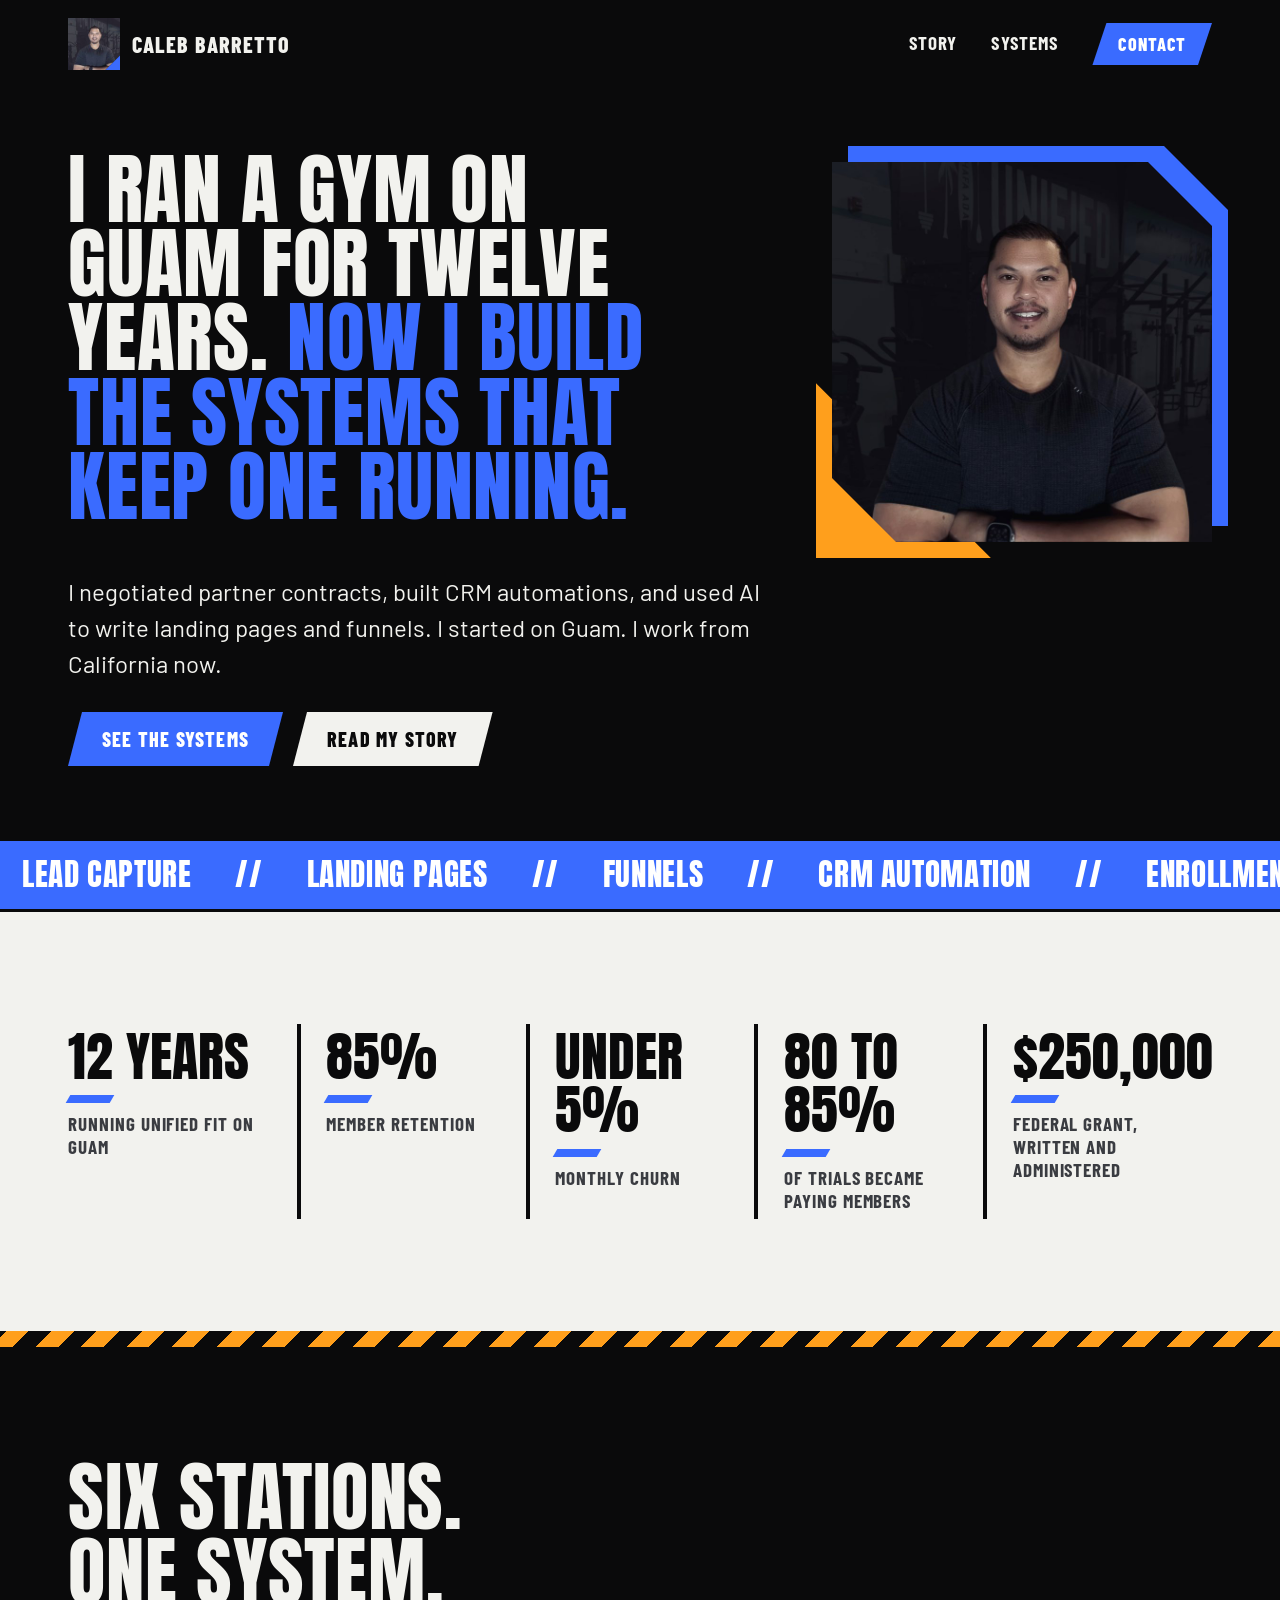
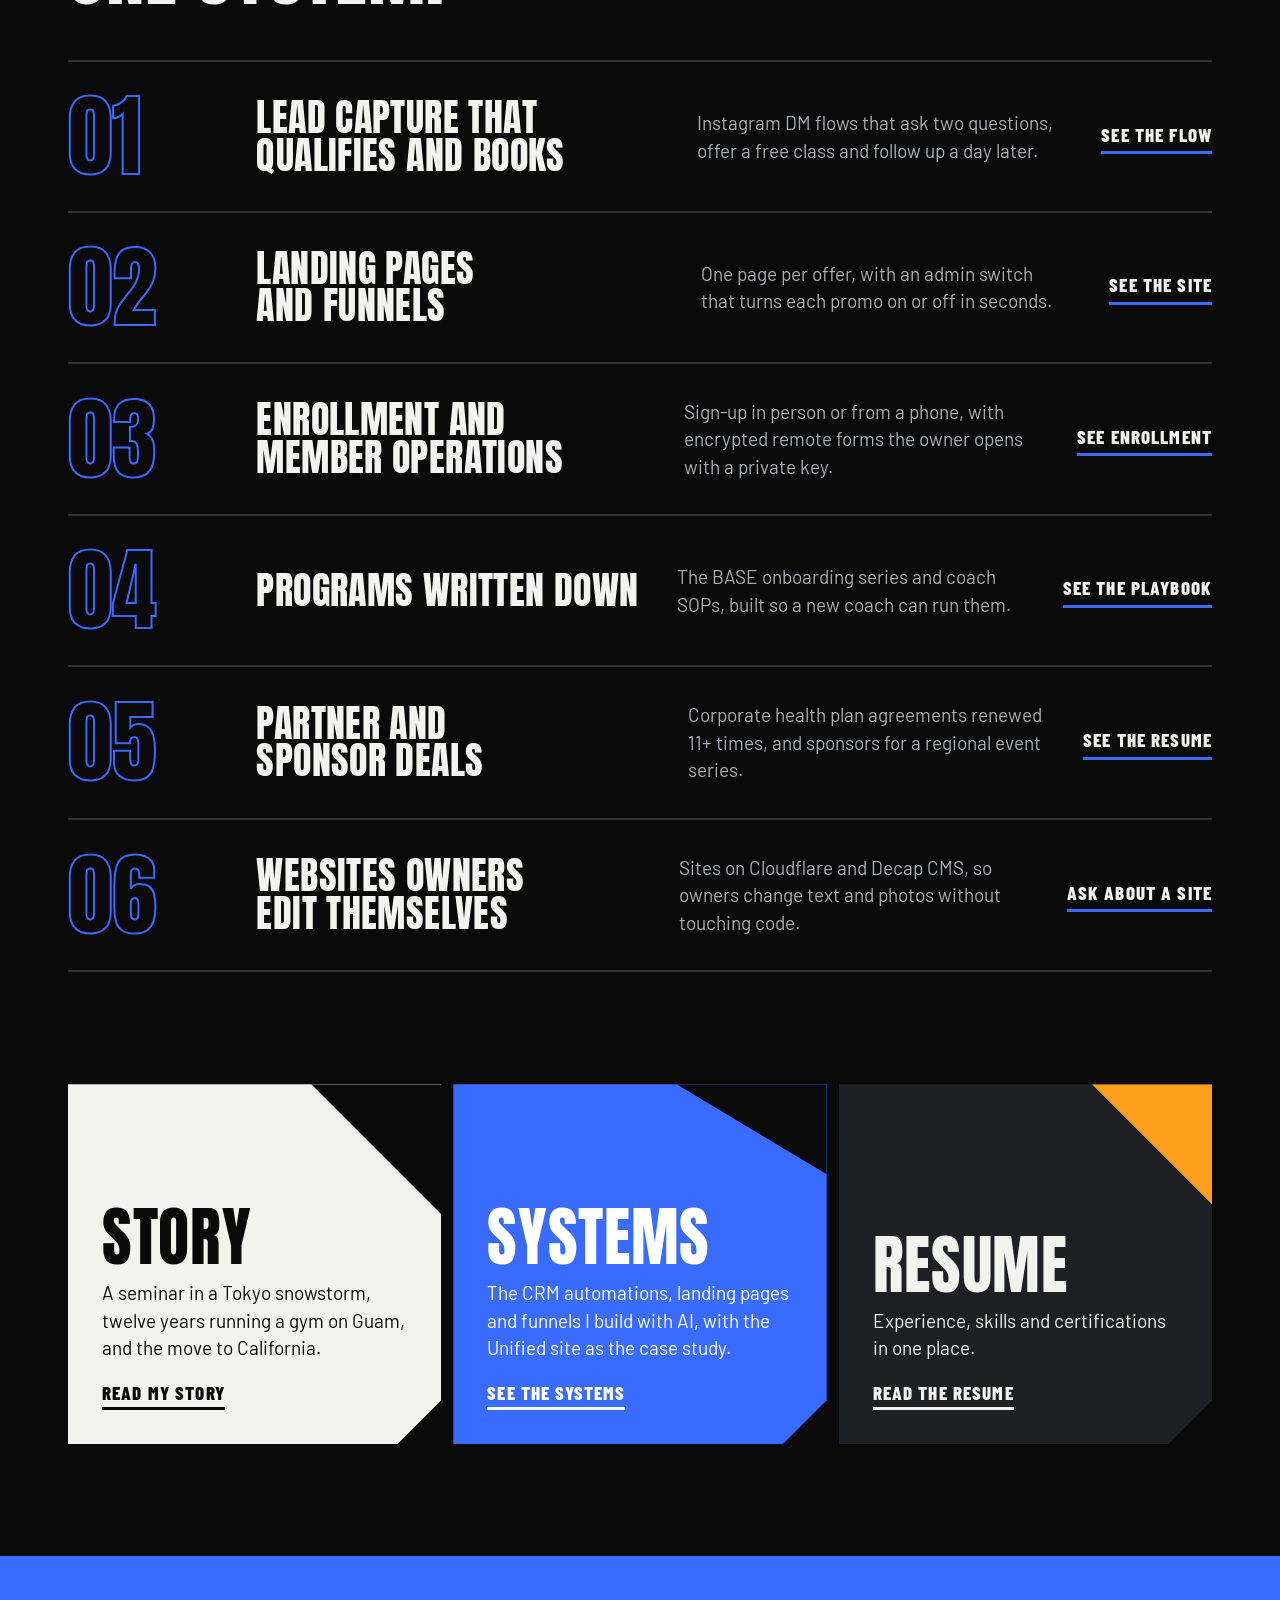
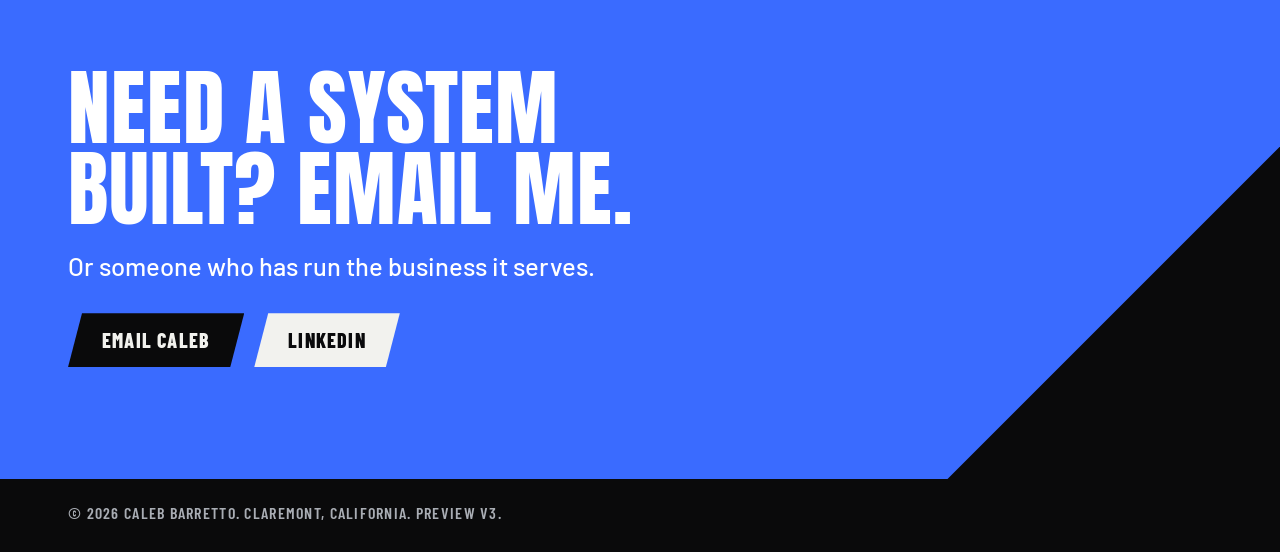
==== index.html @ 28f1e824 "Add files via upload" ====
<!DOCTYPE html>
<html lang="en">
<head>
<meta charset="utf-8">
<meta name="viewport" content="width=device-width, initial-scale=1">
<title>Caleb Barretto | CRM automation, funnels and AI-built systems</title>
<meta name="description" content="I ran a gym on Guam for twelve years. Now I build the systems that keep one running.">
<link rel="preload" href="fonts/anton-latin-400-normal.woff2" as="font" type="font/woff2" crossorigin>
<link rel="icon" href="data:image/svg+xml,%3Csvg xmlns=%27http://www.w3.org/2000/svg%27 viewBox=%270 0 36 36%27%3E%3Crect width=%2736%27 height=%2736%27 fill=%27%23F2F2EE%27/%3E%3Cpath d=%27M36 36V8L8 36Z%27 fill=%27%233A6BFF%27/%3E%3C/svg%3E">
<link rel="stylesheet" href="styles.css">
</head>
<body>

<div class="wrap">
  <header class="site">
    <a class="mark" href="index.html" aria-label="Caleb Barretto, home"><span class="mk"><img src="images/caleb-mark.jpg" width="52" height="52" alt=""></span><span>Caleb Barretto</span></a>
    <nav aria-label="Main">
      <a href="story.html">Story</a>
      <a href="systems.html">Systems</a>
      <a class="btn" href="mailto:caleb@unifiedguam.com">Contact</a>
    </nav>
  </header>

  <section class="top">
    <h1>I ran a gym on Guam for twelve years. <span class="r">Now I build the systems that keep one running.</span></h1>
    <div class="top-grid">
      <div>
        <p class="lede">I negotiated partner contracts, built CRM automations, and used AI to write landing pages and funnels. I started on Guam. I work from California now.</p>
        <div class="actions">
          <a class="btn" href="systems.html">See the systems</a>
          <a class="btn alt" href="story.html">Read my story</a>
        </div>
      </div>
    </div>
    <figure class="portrait hero-portrait"><img src="images/caleb.jpg" width="800" height="800" alt="Caleb Barretto at Unified Fit, arms crossed, in front of the gym's wall sign" fetchpriority="high" decoding="async"></figure>
  </section>
</div>

<div class="ticker" aria-hidden="true"><div>
  <span>Lead capture</span><span>//</span><span>Landing pages</span><span>//</span><span>Funnels</span><span>//</span><span>CRM automation</span><span>//</span><span>Enrollment</span><span>//</span><span>Partner deals</span><span>//</span><span>Playbooks</span><span>//</span>
  <span>Lead capture</span><span>//</span><span>Landing pages</span><span>//</span><span>Funnels</span><span>//</span><span>CRM automation</span><span>//</span><span>Enrollment</span><span>//</span><span>Partner deals</span><span>//</span><span>Playbooks</span><span>//</span>
</div></div>

<section class="light sec" aria-label="Results at Unified Fit">
  <div class="wrap">
    <div class="score">
      <div><b>12 years</b><span>running Unified Fit on Guam</span></div>
      <div><b>85%</b><span>member retention</span></div>
      <div><b>Under 5%</b><span>monthly churn</span></div>
      <div><b>80 to 85%</b><span>of trials became paying members</span></div>
      <div><b>$250,000</b><span>federal grant, written and administered</span></div>
    </div>
  </div>
</section>

<div class="hazard" aria-hidden="true"></div>

<section class="sec" id="build">
  <div class="wrap">
    <h2 class="sec-h">Six stations. One system.</h2>
    <ol class="stations">
      <li class="station"><span class="no">01</span><h3>Lead capture that qualifies and books</h3><p>Instagram DM flows that ask two questions, offer a free class and follow up a day later.</p><a href="systems.html#capture">See the flow</a></li>
      <li class="station"><span class="no">02</span><h3>Landing pages and funnels</h3><p>One page per offer, with an admin switch that turns each promo on or off in seconds.</p><a href="systems.html#site">See the site</a></li>
      <li class="station"><span class="no">03</span><h3>Enrollment and member operations</h3><p>Sign-up in person or from a phone, with encrypted remote forms the owner opens with a private key.</p><a href="systems.html#enroll">See enrollment</a></li>
      <li class="station"><span class="no">04</span><h3>Programs written down</h3><p>The BASE onboarding series and coach SOPs, built so a new coach can run them.</p><a href="systems.html#coaching">See the playbook</a></li>
      <li class="station"><span class="no">05</span><h3>Partner and sponsor deals</h3><p>Corporate health plan agreements renewed 11+ times, and sponsors for a regional event series.</p><a href="story.html#resume">See the resume</a></li>
      <li class="station"><span class="no">06</span><h3>Websites owners edit themselves</h3><p>Sites on Cloudflare and Decap CMS, so owners change text and photos without touching code.</p><a href="mailto:caleb@unifiedguam.com">Ask about a site</a></li>
    </ol>
  </div>
</section>

<section class="wrap" style="padding-bottom:clamp(56px,9vw,112px)" aria-label="Go deeper">
  <div class="tiles">
    <a class="tile t1" href="story.html"><i aria-hidden="true"></i><h3>Story</h3><p>A seminar in a Tokyo snowstorm, twelve years running a gym on Guam, and the move to California.</p><span class="go">Read my story</span></a>
    <a class="tile t2" href="systems.html"><i aria-hidden="true"></i><h3>Systems</h3><p>The CRM automations, landing pages and funnels I build with AI, with the Unified site as the case study.</p><span class="go">See the systems</span></a>
    <a class="tile t3" href="story.html#resume"><i aria-hidden="true"></i><h3>Resume</h3><p>Experience, skills and certifications in one place.</p><span class="go">Read the resume</span></a>
  </div>
</section>

<section class="contact">
  <span class="q" aria-hidden="true"></span>
  <div class="wrap">
    <div class="contact-copy">
    <h2>Need a system built? Email me.</h2>
    <p class="sub">Or someone who has run the business it serves.</p>
    <div class="actions">
      <a class="btn" href="mailto:caleb@unifiedguam.com">Email Caleb</a>
      <a class="btn alt" href="https://www.linkedin.com/in/caleb-barretto" target="_blank" rel="noopener">LinkedIn</a>
    </div>
    </div>
  </div>
</section>

<footer><div class="wrap">© 2026 Caleb Barretto. Claremont, California. Preview v3.</div></footer>

</body>
</html>
---- styles.css ----
/* Caleb Barretto portfolio: race-day palette. Black, chalk, cobalt, one safety-orange stripe. */
@font-face{font-family:'Anton';src:url('fonts/anton-latin-400-normal.woff2') format('woff2');font-weight:400;font-style:normal;font-display:swap;}
@font-face{font-family:'Barlow Condensed';src:url('fonts/barlow-condensed-latin-600-normal.woff2') format('woff2');font-weight:600;font-style:normal;font-display:swap;}
@font-face{font-family:'Barlow Condensed';src:url('fonts/barlow-condensed-latin-700-normal.woff2') format('woff2');font-weight:700;font-style:normal;font-display:swap;}
@font-face{font-family:'Barlow Condensed';src:url('fonts/barlow-condensed-latin-800-normal.woff2') format('woff2');font-weight:800;font-style:normal;font-display:swap;}
@font-face{font-family:'Barlow';src:url('fonts/barlow-latin-400-normal.woff2') format('woff2');font-weight:400;font-style:normal;font-display:swap;}
@font-face{font-family:'Barlow';src:url('fonts/barlow-latin-400-italic.woff2') format('woff2');font-weight:400;font-style:italic;font-display:swap;}
@font-face{font-family:'Barlow';src:url('fonts/barlow-latin-500-normal.woff2') format('woff2');font-weight:500;font-style:normal;font-display:swap;}
@font-face{font-family:'Barlow';src:url('fonts/barlow-latin-600-normal.woff2') format('woff2');font-weight:600;font-style:normal;font-display:swap;}

:root{
  --black:#0A0A0B;
  --coal:#131416;
  --iron:#1E2024;
  --chalk:#F2F2EE;
  --hot:#3A6BFF;
  --on-hot:#FFFFFF;
  --spark:#FF9F1C;
  --grey:#A9ADB4;
  --dim:#6B6F77;
  --line:rgba(242,242,238,.18);
  --disp:'Anton','Impact','Arial Narrow',sans-serif;
  --cond:'Barlow Condensed','Arial Narrow',sans-serif;
  --body:'Barlow',system-ui,sans-serif;
}
*{box-sizing:border-box;}
html{scroll-behavior:smooth;}
body{margin:0;background:var(--black);color:var(--chalk);font-family:var(--body);font-size:19px;line-height:1.55;-webkit-font-smoothing:antialiased;}
a{color:inherit;}
:focus-visible{outline:3px solid var(--spark);outline-offset:3px;}
h1,h2,h3{font-family:var(--disp);font-weight:400;text-transform:uppercase;letter-spacing:.01em;margin:0;line-height:.98;text-wrap:balance;}
.wrap{max-width:1240px;margin:0 auto;padding-left:clamp(18px,4vw,48px);padding-right:clamp(18px,4vw,48px);}

/* header */
.site{display:flex;justify-content:space-between;align-items:center;gap:16px;flex-wrap:wrap;padding-top:18px;padding-bottom:18px;}
.mark{display:flex;align-items:center;gap:12px;text-decoration:none;font-family:var(--cond);font-weight:800;font-size:22px;text-transform:uppercase;letter-spacing:.05em;}
.site nav{display:flex;align-items:center;gap:clamp(16px,3vw,34px);font-family:var(--cond);font-weight:700;font-size:19px;text-transform:uppercase;letter-spacing:.06em;}
.site nav a{text-decoration:none;padding:4px 0;border-bottom:3px solid transparent;}
.site nav a:hover,.site nav a[aria-current="page"]{border-color:var(--hot);}

/* buttons: leaning parallelograms */
.btn{display:inline-block;font-family:var(--cond);font-weight:800;font-size:20px;line-height:1;text-transform:uppercase;letter-spacing:.06em;text-decoration:none;padding:17px 34px;background:var(--hot);color:var(--on-hot);border:0;clip-path:polygon(14px 0,100% 0,calc(100% - 14px) 100%,0 100%);}
.btn:hover{background:var(--chalk);color:var(--black);}
.btn.alt{background:var(--chalk);color:var(--black);}
.btn.alt:hover{background:var(--spark);}
.btn.ink{background:var(--black);color:var(--chalk);}
.btn.ink:hover{background:var(--chalk);color:var(--black);}
.site nav a.btn{padding:12px 26px;font-size:18px;border-bottom:0;}
.site nav a.btn:hover{background:var(--chalk);color:var(--black);}
.actions{display:flex;gap:10px;flex-wrap:wrap;margin-top:30px;}
.links{display:flex;gap:10px;flex-wrap:wrap;margin-top:22px;}
.links .btn{font-size:17px;padding:13px 26px;}

/* hazard stripe */
.hazard{height:16px;background:repeating-linear-gradient(-45deg,var(--spark) 0 16px,var(--black) 16px 32px);}

/* ticker */
.ticker{background:var(--hot);color:var(--on-hot);overflow:hidden;white-space:nowrap;border-block:3px solid var(--black);}
.ticker div{display:inline-block;padding:10px 0;font-family:var(--disp);font-size:clamp(22px,2.4vw,32px);text-transform:uppercase;letter-spacing:.02em;animation:tick 34s linear infinite;}
.ticker span{display:inline-block;margin:0 22px;}
@keyframes tick{from{transform:translateX(0);}to{transform:translateX(-50%);}}

/* home hero */
.top{padding-top:clamp(28px,5vw,64px);padding-bottom:clamp(36px,6vw,72px);}
.top h1{font-size:clamp(44px,7.2vw,104px);line-height:.95;max-width:17ch;}
.top h1 .r{color:var(--hot);}
.top-grid{display:grid;grid-template-columns:minmax(0,1fr) minmax(0,1fr);gap:clamp(24px,5vw,72px);align-items:end;margin-top:clamp(28px,4vw,52px);}
.lede{margin:0;max-width:30em;font-size:clamp(20px,1.9vw,24px);line-height:1.5;color:var(--chalk);}
.hero-art,.art{display:block;width:100%;height:auto;}
.hero-art text,.art text{font-family:var(--cond);}

/* light sections */
.light{background:var(--chalk);color:var(--black);}
.red{background:var(--hot);color:var(--on-hot);}
.sec{padding-top:clamp(56px,9vw,112px);padding-bottom:clamp(56px,9vw,112px);}
h2.sec-h{font-size:clamp(40px,6vw,84px);margin-bottom:clamp(28px,4vw,52px);max-width:16ch;}

/* scoreboard */
.score{display:grid;grid-template-columns:repeat(5,minmax(0,1fr));gap:0;}
.score div{padding:6px clamp(10px,2vw,28px) 6px clamp(10px,2vw,28px);border-left:4px solid var(--black);}
.score div:first-child{border-left:0;padding-left:0;}
.score b{display:block;font-family:var(--disp);font-weight:400;font-size:clamp(34px,4.2vw,60px);line-height:1;text-transform:uppercase;}
.score b::after{content:"";display:block;width:44px;height:8px;margin:12px 0 10px;background:var(--hot);transform:skewX(-30deg);}
.score span{display:block;font-family:var(--cond);font-weight:700;font-size:19px;line-height:1.2;text-transform:uppercase;letter-spacing:.05em;color:#3A3C41;}

/* stations */
.stations{list-style:none;margin:0;padding:0;}
.station{display:grid;grid-template-columns:minmax(90px,150px) minmax(0,1.1fr) minmax(0,1fr) auto;gap:clamp(14px,3vw,40px);align-items:center;padding:clamp(22px,3vw,34px) 0;border-top:2px solid var(--line);}
.station:last-child{border-bottom:2px solid var(--line);}
.station:hover{background:var(--coal);}
.station .no{font-family:var(--disp);font-size:clamp(56px,7vw,100px);line-height:.9;color:transparent;-webkit-text-stroke:2px var(--hot);}
.station h3{font-size:clamp(26px,3vw,42px);}
.station p{margin:0;color:var(--grey);font-size:19px;line-height:1.45;}
.station a{font-family:var(--cond);font-weight:800;font-size:19px;text-transform:uppercase;letter-spacing:.06em;text-decoration:none;border-bottom:3px solid var(--hot);padding-bottom:2px;white-space:nowrap;}
.station a:hover{background:var(--hot);color:var(--on-hot);}

/* go-deeper tiles */
.tiles{display:grid;grid-template-columns:repeat(3,minmax(0,1fr));gap:12px;}
.tile{position:relative;display:flex;flex-direction:column;justify-content:flex-end;min-height:360px;padding:clamp(22px,3vw,34px);text-decoration:none;clip-path:polygon(0 0,100% 0,100% calc(100% - 44px),calc(100% - 44px) 100%,0 100%);}
.tile h3{font-size:clamp(44px,5vw,72px);margin-bottom:10px;}
.tile p{margin:0 0 16px;font-size:19px;line-height:1.45;max-width:24em;}
.tile .go{font-family:var(--cond);font-weight:800;font-size:19px;text-transform:uppercase;letter-spacing:.06em;border-bottom:3px solid currentColor;width:fit-content;}
.tile:hover{filter:brightness(1.08);}
.tile.t1{background:var(--chalk);color:var(--black);}
.tile.t2{background:var(--hot);color:var(--on-hot);}
.tile.t3{background:var(--iron);color:var(--chalk);}
.tile i{position:absolute;top:0;right:0;display:block;}
.tile.t1 i{width:130px;height:130px;background:var(--black);clip-path:polygon(0 0,100% 0,100% 100%);}
.tile.t2 i{width:150px;height:90px;background:var(--black);clip-path:polygon(0 0,100% 0,100% 100%);}
.tile.t3 i{width:120px;height:120px;background:var(--spark);clip-path:polygon(0 0,100% 0,100% 100%);}

/* contact band */
.contact{position:relative;overflow:hidden;background:var(--hot);color:var(--on-hot);}
.contact .wrap{position:relative;z-index:1;padding-top:clamp(56px,9vw,112px);padding-bottom:clamp(56px,9vw,112px);}
.contact h2{font-size:clamp(40px,6.6vw,96px);max-width:15ch;margin-bottom:20px;line-height:.95;}
.contact p.sub{margin:0 0 6px;max-width:26em;font-size:clamp(20px,2vw,26px);font-weight:500;line-height:1.35;}
.contact .q{position:absolute;right:0;bottom:0;width:clamp(140px,26vw,360px);height:clamp(140px,26vw,360px);background:var(--black);clip-path:polygon(100% 0,100% 100%,0 100%);}
.contact .btn{background:var(--black);color:var(--chalk);}
.contact .btn:hover{background:var(--chalk);color:var(--black);}
.contact .btn.alt,.contact .btn.ghost{background:var(--chalk);color:var(--black);}
.contact .btn.alt:hover,.contact .btn.ghost:hover{background:var(--spark);}
footer{background:var(--black);color:var(--grey);padding-top:22px;padding-bottom:26px;font-family:var(--cond);font-weight:600;font-size:16px;text-transform:uppercase;letter-spacing:.08em;}

/* story + systems hero */
.hero{display:grid;grid-template-columns:minmax(0,1.15fr) minmax(0,1fr);gap:clamp(24px,5vw,72px);align-items:center;padding-top:clamp(28px,5vw,64px);padding-bottom:clamp(40px,7vw,88px);}
.hero h1{font-size:clamp(46px,6.8vw,100px);line-height:.94;}
.hero .lede{margin-top:24px;color:var(--grey);}
.legend{display:flex;gap:22px;flex-wrap:wrap;margin:26px 0 0;padding:0;list-style:none;font-family:var(--cond);font-weight:700;font-size:19px;text-transform:uppercase;letter-spacing:.06em;}
.legend li{display:flex;align-items:center;gap:9px;}
.legend i{display:block;width:14px;height:14px;transform:rotate(45deg);}
.legend-note{margin:10px 0 0;font-size:17px;color:var(--grey);}

/* kpi scorecard */
.sc{list-style:none;margin:0;padding:0;}
.sc li{display:grid;grid-template-columns:minmax(0,.9fr) minmax(0,1fr) minmax(0,1.7fr);gap:clamp(16px,3vw,44px);padding:22px 0;border-top:4px solid var(--black);align-items:start;}
.sc li:last-child{border-bottom:4px solid var(--black);}
.sc h3{font-size:clamp(26px,2.8vw,38px);}
.sc h3 small{display:block;margin-top:8px;font-family:var(--cond);font-weight:700;font-size:16px;line-height:1.25;text-transform:uppercase;letter-spacing:.05em;color:#4A4C52;}
.sc .num{font-family:var(--disp);font-size:clamp(28px,3vw,44px);line-height:1;text-transform:uppercase;}
.sc .num::after{content:"";display:block;width:44px;height:8px;margin-top:10px;background:var(--hot);transform:skewX(-30deg);}
.sc p{margin:0;font-size:19px;line-height:1.5;color:#2B2D31;max-width:36em;}
.sc-head{max-width:32em;margin:0 0 clamp(24px,4vw,40px);font-size:clamp(20px,1.9vw,24px);line-height:1.45;color:#2B2D31;}
.kpis{display:flex;gap:8px;flex-wrap:wrap;margin-top:16px;}
.kpis span{font-family:var(--cond);font-weight:800;font-size:17px;text-transform:uppercase;letter-spacing:.05em;background:var(--hot);color:var(--on-hot);padding:6px 16px;clip-path:polygon(8px 0,100% 0,calc(100% - 8px) 100%,0 100%);}

/* timeline */
.timeline{list-style:none;margin:0;padding:0;}
.ch{--c:var(--chalk);display:grid;grid-template-columns:170px 28px minmax(0,1fr);column-gap:28px;}
.ch.guam{--c:var(--chalk);}
.ch.tokyo{--c:var(--spark);}
.ch.cal{--c:var(--hot);}
.when{font-family:var(--cond);font-weight:800;font-size:24px;line-height:1.15;text-transform:uppercase;letter-spacing:.04em;padding-top:4px;color:var(--c);}
.rail{position:relative;}
.rail::before{content:"";position:absolute;left:50%;top:0;bottom:0;width:2px;margin-left:-1px;background:var(--line);}
.ch:first-child .rail::before{top:24px;}
.ch:last-child .rail::before{bottom:auto;height:24px;}
.dot{position:relative;z-index:1;display:block;width:16px;height:16px;background:var(--c);margin:10px auto 0;transform:rotate(45deg);box-shadow:0 0 0 6px var(--black);}
.what{padding-bottom:clamp(36px,5vw,60px);}
.what h2{font-size:clamp(30px,3.6vw,48px);margin-bottom:14px;}
.what p{margin:0 0 14px;max-width:34em;color:#D9D9D4;}
.what p:last-child{margin-bottom:0;}

/* closing band */
.close{position:relative;overflow:hidden;background:var(--hot);color:var(--on-hot);margin-top:clamp(24px,4vw,48px);}
.close .wrap{position:relative;z-index:1;padding-top:clamp(56px,9vw,112px);padding-bottom:clamp(56px,9vw,112px);}
.close p{margin:0;font-family:var(--disp);font-size:clamp(30px,4.6vw,64px);line-height:1.02;text-transform:uppercase;max-width:20em;}
.close .q{position:absolute;right:0;bottom:0;width:clamp(120px,22vw,300px);height:clamp(120px,22vw,300px);background:var(--black);clip-path:polygon(100% 0,100% 100%,0 100%);}
.close .d{position:absolute;right:clamp(90px,17vw,230px);top:0;width:clamp(40px,7vw,90px);height:clamp(40px,7vw,90px);background:var(--spark);clip-path:polygon(0 0,100% 0,0 100%);}

/* resume */
.resume{background:var(--chalk);color:var(--black);}
.resume .wrap{padding-top:clamp(56px,9vw,112px);padding-bottom:clamp(56px,9vw,112px);}
.resume h2.sec-h{font-size:clamp(52px,8vw,112px);margin-bottom:clamp(28px,5vw,56px);}
.res-grid{display:grid;grid-template-columns:minmax(0,1.6fr) minmax(0,1fr);gap:clamp(32px,6vw,88px);}
.job{margin-bottom:40px;padding-top:16px;border-top:4px solid var(--black);}
.job h3{font-size:clamp(24px,2.6vw,32px);line-height:1.02;}
.job .meta{margin:8px 0 14px;font-family:var(--cond);font-weight:700;font-size:18px;text-transform:uppercase;letter-spacing:.06em;color:#4A4C52;}
.res-grid ul{list-style:none;margin:0;padding:0;display:grid;gap:10px;}
.res-grid li{position:relative;padding-left:24px;font-size:18px;line-height:1.5;}
.res-grid li::before{content:"";position:absolute;left:0;top:.5em;width:10px;height:10px;background:var(--hot);clip-path:polygon(0 0,100% 0,0 100%);}
.side section{margin-bottom:36px;padding-top:16px;border-top:4px solid var(--black);}
.side h3{font-size:26px;margin-bottom:12px;}

/* systems */
.block{border-top:2px solid var(--line);padding-top:clamp(32px,5vw,56px);padding-bottom:clamp(52px,8vw,96px);display:grid;grid-template-columns:minmax(0,1fr) minmax(0,1.2fr);gap:clamp(24px,5vw,72px);}
.block h2{font-size:clamp(38px,4.8vw,66px);margin-bottom:18px;}
.block p{margin:0 0 14px;max-width:30em;color:#D9D9D4;}
.block .tag{font-family:var(--cond);font-weight:800;font-size:19px;text-transform:uppercase;letter-spacing:.08em;color:var(--hot);margin:0 0 12px;}
.flow{list-style:none;margin:0;padding:0;display:grid;}
.flow li{position:relative;display:grid;grid-template-columns:54px minmax(0,1fr);column-gap:20px;padding-bottom:26px;}
.flow li:last-child{padding-bottom:0;}
.flow li::before{content:"";position:absolute;left:26px;top:54px;bottom:0;width:2px;background:var(--line);}
.flow li:last-child::before{display:none;}
.flow .n{display:block;width:54px;height:54px;background:var(--hot);color:var(--on-hot);font-family:var(--disp);font-size:28px;line-height:54px;text-align:center;clip-path:polygon(9px 0,100% 0,calc(100% - 9px) 100%,0 100%);}
.flow li:last-child .n{background:var(--chalk);color:var(--black);}
.flow h3{font-family:var(--cond);font-weight:800;font-size:25px;letter-spacing:.03em;line-height:1.1;margin:4px 0 4px;}
.flow p{margin:0;font-size:19px;line-height:1.5;color:#D9D9D4;max-width:34em;}
.chips{display:flex;gap:8px;flex-wrap:wrap;margin-top:12px;}
.chips span{font-family:var(--cond);font-weight:700;font-size:16px;text-transform:uppercase;letter-spacing:.05em;padding:6px 12px;border:2px solid var(--chalk);}
.mock{background:var(--coal);border:2px solid var(--line);padding:clamp(18px,3vw,28px);font-family:var(--cond);}
.mock h3{font-size:19px;font-weight:700;font-family:var(--cond);letter-spacing:.08em;margin:0 0 14px;color:var(--spark);line-height:1.1;}
.mock .cap{font-family:var(--body);font-size:14px;color:var(--grey);margin:16px 0 0;}
.sw{display:flex;justify-content:space-between;align-items:center;gap:16px;padding:14px 16px;background:var(--iron);margin-bottom:8px;}
.sw b{display:block;font-size:22px;font-weight:800;text-transform:uppercase;letter-spacing:.03em;line-height:1.1;}
.sw small{font-family:var(--body);font-size:14px;color:var(--grey);}
.tog{flex:none;width:56px;height:28px;background:#383B41;position:relative;clip-path:polygon(6px 0,100% 0,calc(100% - 6px) 100%,0 100%);}
.tog::after{content:"";position:absolute;top:4px;left:6px;width:20px;height:20px;background:var(--chalk);}
.tog.on{background:var(--hot);}
.tog.on::after{left:30px;background:var(--chalk);}
.tabs{display:grid;grid-template-columns:repeat(3,minmax(0,1fr));gap:8px;}
.tabs div{padding:12px;background:var(--iron);font-size:16px;line-height:1.25;font-weight:600;text-transform:uppercase;letter-spacing:.03em;}
.tabs div b{display:block;font-size:20px;font-weight:800;}
.tabs div.on{background:var(--chalk);color:var(--black);}
.pagebar{display:flex;justify-content:space-between;align-items:center;margin:14px 0;font-size:16px;font-weight:700;text-transform:uppercase;letter-spacing:.05em;}
.pagebar span:first-child,.pagebar span:last-child{padding:8px 14px;border:2px solid #383B41;color:var(--grey);}
.pagebar span:last-child{border-color:var(--hot);color:var(--chalk);}
.sheet{background:var(--chalk);padding:22px;}
.sheet i{display:block;height:10px;background:#CFCFC9;margin-bottom:10px;}
.sheet i.t{height:24px;width:60%;background:var(--black);margin-bottom:16px;}
.sheet i.a{width:30%;background:var(--hot);height:8px;}
.types{display:grid;grid-template-columns:repeat(2,minmax(0,1fr));gap:8px;}
.types div{padding:14px;background:var(--iron);font-weight:800;font-size:21px;text-transform:uppercase;letter-spacing:.03em;line-height:1.1;}
.types div small{display:block;font-family:var(--body);font-weight:400;font-size:14px;text-transform:none;letter-spacing:0;color:var(--grey);margin-top:4px;}
.tools{display:grid;grid-template-columns:repeat(2,minmax(0,1fr));gap:18px;}
.tools div{border-top:3px solid var(--hot);padding-top:12px;}
.tools h3{font-family:var(--cond);font-weight:800;font-size:22px;letter-spacing:.03em;line-height:1.1;margin-bottom:4px;}
.tools p{margin:0;font-size:17px;line-height:1.45;color:#D9D9D4;}
.ai{background:var(--chalk);color:var(--black);}
.ai .wrap{padding-top:clamp(56px,9vw,112px);padding-bottom:clamp(56px,9vw,112px);}
.ai h2{font-size:clamp(44px,7vw,100px);max-width:12ch;margin-bottom:18px;}
.ai .lede{max-width:32em;margin:0 0 36px;color:#2B2D31;}
.cards{display:grid;grid-template-columns:repeat(2,minmax(0,1fr));gap:16px;}
.card{border:3px dashed var(--black);padding:22px;}
.card h3{font-size:clamp(26px,2.6vw,34px);margin-bottom:10px;}
.card p{margin:0;font-size:19px;line-height:1.5;color:#2B2D31;}
.card .ph{display:inline-block;margin-top:14px;font-family:var(--cond);font-weight:800;font-size:15px;text-transform:uppercase;letter-spacing:.06em;background:var(--black);color:var(--spark);padding:5px 10px;}

@media (max-width:980px){
  .top-grid,.hero,.block,.res-grid{grid-template-columns:1fr;}
  .score{grid-template-columns:repeat(2,minmax(0,1fr));row-gap:28px;}
  .score div:nth-child(odd){border-left:0;padding-left:0;}
  .station{grid-template-columns:80px minmax(0,1fr);}
  .station p,.station a{grid-column:2;}
  .tiles,.cards,.tools{grid-template-columns:1fr;}
  .sc li{grid-template-columns:1fr;gap:12px;}
}
@media (max-width:720px){
  .ch{grid-template-columns:20px minmax(0,1fr);column-gap:16px;}
  .rail{grid-column:1;grid-row:1 / span 2;}
  .when{grid-column:2;padding-top:0;margin-bottom:4px;}
  .what{grid-column:2;}
  .dot{width:13px;height:13px;margin-top:6px;box-shadow:0 0 0 4px var(--black);}
}
@media (max-width:520px){.tabs,.types{grid-template-columns:1fr;}}
@media (prefers-reduced-motion:reduce){*{transition:none !important;scroll-behavior:auto !important;}.ticker div{animation:none;}}

/* ---------- How I build with AI: working tools ---------- */
.sr{position:absolute;width:1px;height:1px;overflow:hidden;clip:rect(0 0 0 0);white-space:nowrap;}
.ai .links{margin:0 0 8px;}
.tool{background:var(--black);color:var(--chalk);padding:clamp(22px,4vw,52px);margin-top:clamp(28px,4vw,52px);clip-path:polygon(0 0,100% 0,100% calc(100% - 30px),calc(100% - 30px) 100%,0 100%);scroll-margin-top:16px;}
.tool .tag{font-family:var(--cond);font-weight:800;font-size:19px;text-transform:uppercase;letter-spacing:.08em;color:var(--spark);margin:0 0 12px;}
.tool .tt{font-size:clamp(34px,4.2vw,58px);margin-bottom:18px;max-width:16ch;}
.tool p{margin:0 0 14px;max-width:34em;color:#D9D9D4;}
.tool-grid{display:grid;grid-template-columns:minmax(0,.9fr) minmax(0,1.1fr);gap:clamp(24px,4vw,56px);align-items:start;}
.tool .flow{margin-top:26px;}
.tool-actions{display:flex;gap:8px;flex-wrap:wrap;margin-bottom:14px;}
.mini{font-family:var(--cond);font-weight:800;font-size:16px;text-transform:uppercase;letter-spacing:.06em;line-height:1;padding:12px 22px;border:0;cursor:pointer;background:var(--hot);color:var(--on-hot);clip-path:polygon(10px 0,100% 0,calc(100% - 10px) 100%,0 100%);}
.mini:hover:not(:disabled){background:var(--chalk);color:var(--black);}
.mini.ghost{background:var(--iron);color:var(--chalk);}
.mini.ghost:hover:not(:disabled){background:var(--spark);color:var(--black);}
.mini:disabled{opacity:.35;cursor:not-allowed;}

/* decision matrix */
.dm{margin-top:26px;color-scheme:dark;}
.dm-bar{display:flex;justify-content:space-between;align-items:center;gap:14px;flex-wrap:wrap;margin-bottom:14px;}
.tool .dm-note{margin:0;max-width:none;font-family:var(--cond);font-weight:700;font-size:17px;letter-spacing:.06em;text-transform:uppercase;color:var(--spark);}
.dm-actions{display:flex;gap:8px;flex-wrap:wrap;}
.dm-scroll{overflow-x:auto;border:2px solid var(--line);background:var(--coal);}
.dm-table{border-collapse:collapse;width:100%;min-width:900px;font-family:var(--cond);}
.dm-table th,.dm-table td{padding:10px;text-align:left;vertical-align:top;border-bottom:1px solid var(--line);}
.dm-table thead th{border-top:6px solid transparent;font-weight:700;font-size:15px;letter-spacing:.08em;text-transform:uppercase;color:var(--grey);}
.dm-table thead th.lead{border-top-color:var(--spark);}
.dm-table .c1{width:23%;}
.dm-table .cw{width:140px;}
.dm-table .xc{width:48px;padding-left:0;}
.dm input[type=text],.dm select{width:100%;min-width:0;font-family:var(--cond);font-weight:700;font-size:18px;line-height:1.2;color:var(--chalk);background:var(--iron);border:0;border-bottom:3px solid #383B41;border-radius:0;padding:9px 10px;}
.dm input[type=text]:focus,.dm select:focus{border-bottom-color:var(--hot);}
.dm thead input{font-size:18px;color:var(--chalk);padding-left:8px;padding-right:6px;}
.dm .oh{display:flex;gap:6px;align-items:center;}
.dm .x{flex:none;width:30px;height:30px;display:grid;place-items:center;background:none;border:2px solid #383B41;color:var(--grey);font-size:22px;line-height:1;cursor:pointer;padding:0;}
.dm .x:hover{border-color:var(--spark);color:var(--chalk);}
.dm tfoot th,.dm tfoot td{border-bottom:0;padding-top:16px;padding-bottom:16px;}
.dm tfoot th{font-size:17px;letter-spacing:.08em;text-transform:uppercase;color:var(--grey);}
.dm .tot{font-family:var(--disp);font-size:clamp(38px,4vw,54px);line-height:1;color:var(--chalk);}
.dm .pct{font-size:16px;font-weight:600;letter-spacing:.04em;color:var(--grey);margin-top:4px;}
.dm .bar{height:10px;background:var(--iron);margin-top:8px;}
.dm .bar i{display:block;height:100%;width:0;background:var(--hot);transition:width .25s ease;}
.dm td.lead .bar i{background:var(--spark);}
.dm td.lead .tot{color:var(--spark);}
.dm .rk{font-weight:800;font-size:19px;letter-spacing:.06em;text-transform:uppercase;margin-top:8px;min-height:1.2em;}
.dm .fl{font-family:var(--body);font-size:14px;line-height:1.35;color:var(--spark);margin-top:4px;}
.dm-out{display:grid;grid-template-columns:repeat(2,minmax(0,1fr));gap:12px;margin-top:12px;}
.dm-out>div{background:var(--iron);padding:18px 22px;border-left:6px solid var(--hot);}
.dm-out>div.stress{border-left-color:var(--spark);}
.dm-out .k{font-family:var(--cond);font-weight:800;font-size:16px;letter-spacing:.08em;text-transform:uppercase;color:var(--grey);}
.dm-out .v{font-family:var(--disp);font-size:clamp(28px,3.2vw,42px);text-transform:uppercase;line-height:1.05;margin:4px 0 8px;}
.tool .dm-out p{margin:0;max-width:none;font-size:17px;line-height:1.45;}
.dm-out ul{margin:10px 0 0;padding-left:20px;font-size:17px;line-height:1.45;color:#D9D9D4;}
.dm-out li{margin-bottom:4px;}
.tool .dm-out p.more{margin-top:6px;color:var(--grey);}
.tool .dm-legend{margin:14px 0 0;max-width:none;font-size:15px;line-height:1.45;color:var(--grey);}

/* survey */
.survey details{border-top:2px solid var(--line);}
.survey details:last-child{border-bottom:2px solid var(--line);}
.survey summary{cursor:pointer;list-style:none;display:flex;align-items:center;gap:12px;padding:14px 4px;font-family:var(--cond);font-weight:800;font-size:23px;letter-spacing:.04em;text-transform:uppercase;}
.survey summary::-webkit-details-marker{display:none;}
.survey summary::after{content:"+";font-family:var(--cond);font-weight:700;font-size:34px;line-height:1;color:var(--hot);width:22px;text-align:center;}
.survey details[open] summary::after{content:"\2212";}
.survey .ct{margin-left:auto;font-family:var(--body);font-size:15px;font-weight:400;letter-spacing:0;text-transform:none;color:var(--grey);}
.survey ol{list-style:none;margin:0;padding:0 4px 14px;}
.survey li{counter-increment:q;display:grid;grid-template-columns:44px minmax(0,1fr);padding:9px 0;}
.survey li::before{content:counter(q);font-family:var(--disp);font-size:22px;line-height:1.3;color:var(--spark);}
.survey li b{display:block;font-weight:600;font-size:18px;line-height:1.4;}
.survey li small{display:block;font-size:15px;line-height:1.4;color:var(--grey);margin-top:2px;}

/* template viewer */
.code{margin:0;max-height:620px;overflow:auto;background:var(--coal);border:2px solid var(--line);padding:20px;font-family:ui-monospace,SFMono-Regular,Menlo,Consolas,monospace;font-size:14.5px;line-height:1.6;color:#E6E6E1;white-space:pre-wrap;overflow-wrap:anywhere;}

.cards.one{grid-template-columns:minmax(0,1fr);margin-top:clamp(28px,4vw,52px);}

@media (max-width:980px){
  .tool-grid{grid-template-columns:1fr;}
  .dm-out{grid-template-columns:1fr;}
}
@media (max-width:520px){
  .tool{clip-path:polygon(0 0,100% 0,100% calc(100% - 18px),calc(100% - 18px) 100%,0 100%);}
  .mini{padding:12px 16px;}
}

/* matrix on tablets and phones: stack the table into cards */
@media (max-width:980px){
  .dm-scroll{overflow:visible;}
  .dm-table,.dm-table thead,.dm-table tbody,.dm-table tfoot{display:block;min-width:0;width:100%;}
  .dm-table thead tr{display:flex;flex-direction:column;gap:10px;padding:14px;border-bottom:1px solid var(--line);}
  .dm-table thead th{display:block;border:0;padding:0;width:auto;}
  .dm-table thead th.c1,.dm-table thead th.cw,.dm-table thead th.xc{display:none;}
  .dm-table thead th.lead{border-top:0;box-shadow:inset 5px 0 0 var(--spark);padding-left:8px;}
  .dm-table tbody tr{display:grid;grid-template-columns:repeat(2,minmax(0,1fr));gap:10px;padding:14px;border-bottom:1px solid var(--line);position:relative;}
  .dm-table tbody td,.dm-table tfoot td,.dm-table tfoot th{display:block;border:0;padding:0;width:auto;}
  .dm-table tbody td.c1{grid-column:1 / -1;padding-right:42px;}
  .dm-table tbody td.cw{grid-column:1 / -1;}
  .dm-table tbody td.xc{position:absolute;top:14px;right:14px;}
  .dm-table tbody td[data-label]::before,.dm-table tfoot td[data-label]::before{content:attr(data-label);display:block;margin-bottom:4px;font-size:13px;font-weight:700;letter-spacing:.06em;text-transform:uppercase;color:var(--grey);overflow:hidden;text-overflow:ellipsis;white-space:nowrap;}
  .dm-table tfoot tr{display:grid;grid-template-columns:repeat(2,minmax(0,1fr));gap:16px 12px;padding:14px;}
  .dm-table tfoot th.c1{grid-column:1 / -1;}
  .dm-table tfoot td.cw,.dm-table tfoot td.xc{display:none;}
  .dm-table td.c1,.dm-table th.c1,.dm-table td.cw,.dm-table th.cw,.dm-table td.xc,.dm-table th.xc{width:auto;}
  .dm .tot{font-size:40px;}
}

/* ---------- read-only display, no copying ---------- */
.nocopy,.nocopy *{-webkit-user-select:none;user-select:none;-webkit-touch-callout:none;}
.nocopy img{-webkit-user-drag:none;pointer-events:none;}
.tool .dm-note{margin-bottom:14px;}
.dm-table thead th.ot{font-weight:800;font-size:18px;letter-spacing:.04em;text-transform:uppercase;color:var(--chalk);vertical-align:bottom;}
.dm-table td.cw{font-weight:700;font-size:18px;color:var(--chalk);}
.dm-table tbody td.c1{font-weight:700;font-size:19px;color:var(--chalk);}
.pill{display:block;white-space:nowrap;padding:7px 8px;font-family:var(--cond);font-weight:800;font-size:17px;letter-spacing:.03em;text-transform:uppercase;color:var(--chalk);clip-path:polygon(6px 0,100% 0,calc(100% - 6px) 100%,0 100%);text-align:center;}
.pill.s1{background:#23262B;color:var(--grey);}
.pill.s2{background:#1D2C4D;}
.pill.s3{background:#243F7C;}
.pill.s4{background:#2E52BF;}
.pill.s5{background:var(--hot);}
.count{margin:0 0 14px;font-family:var(--cond);font-weight:700;font-size:17px;letter-spacing:.06em;text-transform:uppercase;color:var(--spark);}
.tool p.count{max-width:none;color:var(--spark);}
.outline{list-style:none;margin:0;padding:0;border-top:2px solid var(--line);}
.outline li{display:grid;grid-template-columns:minmax(0,.9fr) minmax(0,1.4fr);gap:18px;padding:14px 4px;border-bottom:2px solid var(--line);align-items:baseline;}
.outline b{font-family:var(--cond);font-weight:800;font-size:22px;letter-spacing:.04em;text-transform:uppercase;}
.outline span{font-size:17px;line-height:1.45;color:#D9D9D4;}
.card.done{border:3px solid var(--black);background:transparent;}
.card.done p{max-width:46em;}
@media (max-width:520px){.outline li{grid-template-columns:1fr;gap:4px;}}

/* portrait in the contact band */
.contact-grid{display:grid;grid-template-columns:minmax(0,1.5fr) minmax(0,1fr);gap:clamp(24px,5vw,72px);align-items:center;}
.portrait{margin:0;position:relative;width:100%;max-width:430px;justify-self:end;}
.portrait::before{content:"";position:absolute;left:-16px;bottom:-16px;width:46%;height:46%;background:var(--spark);clip-path:polygon(0 0,0 100%,100% 100%);}
.portrait img{position:relative;display:block;width:100%;height:auto;aspect-ratio:1/1;object-fit:cover;background:var(--black);clip-path:polygon(0 0,calc(100% - 64px) 0,100% 64px,100% 100%,64px 100%,0 calc(100% - 64px));}
@media (max-width:980px){
  .contact-grid{grid-template-columns:1fr;}
  .portrait{justify-self:start;max-width:320px;margin-top:8px;}
  .portrait::before{left:-10px;bottom:-10px;}
  .portrait img{clip-path:polygon(0 0,calc(100% - 44px) 0,100% 44px,100% 100%,44px 100%,0 calc(100% - 44px));}
}

/* header avatar and hero portrait */
.mk{position:relative;display:block;width:52px;height:52px;flex:none;}
.mk img{display:block;width:52px;height:52px;object-fit:cover;clip-path:polygon(0 0,100% 0,100% 72%,72% 100%,0 100%);}
.mk::after{content:"";position:absolute;right:0;bottom:0;width:28%;height:28%;background:var(--hot);clip-path:polygon(100% 0,100% 100%,0 100%);}
.hero-portrait{max-width:460px;justify-self:end;}
.hero-portrait::after{content:"";position:absolute;inset:0;transform:translate(16px,-16px);background:var(--hot);clip-path:polygon(0 0,calc(100% - 64px) 0,100% 64px,100% 100%,64px 100%,0 calc(100% - 64px));z-index:0;}
.hero-portrait img{z-index:1;}
@media (max-width:980px){
  .hero-portrait{justify-self:start;max-width:340px;margin-top:36px;}
  .hero-portrait::after{transform:translate(10px,-10px);clip-path:polygon(0 0,calc(100% - 44px) 0,100% 44px,100% 100%,44px 100%,0 calc(100% - 44px));}
}

/* home hero: headline left, portrait right */
@media (min-width:981px){
  .top{display:grid;grid-template-columns:minmax(0,1fr) minmax(300px,380px);column-gap:clamp(40px,5vw,72px);align-items:start;}
  .top h1{grid-column:1;font-size:clamp(44px,6.1vw,92px);}
  .top .top-grid{grid-column:1;grid-template-columns:minmax(0,1fr);}
  .top .hero-portrait{grid-column:2;grid-row:1 / span 2;align-self:start;margin-top:10px;}
}
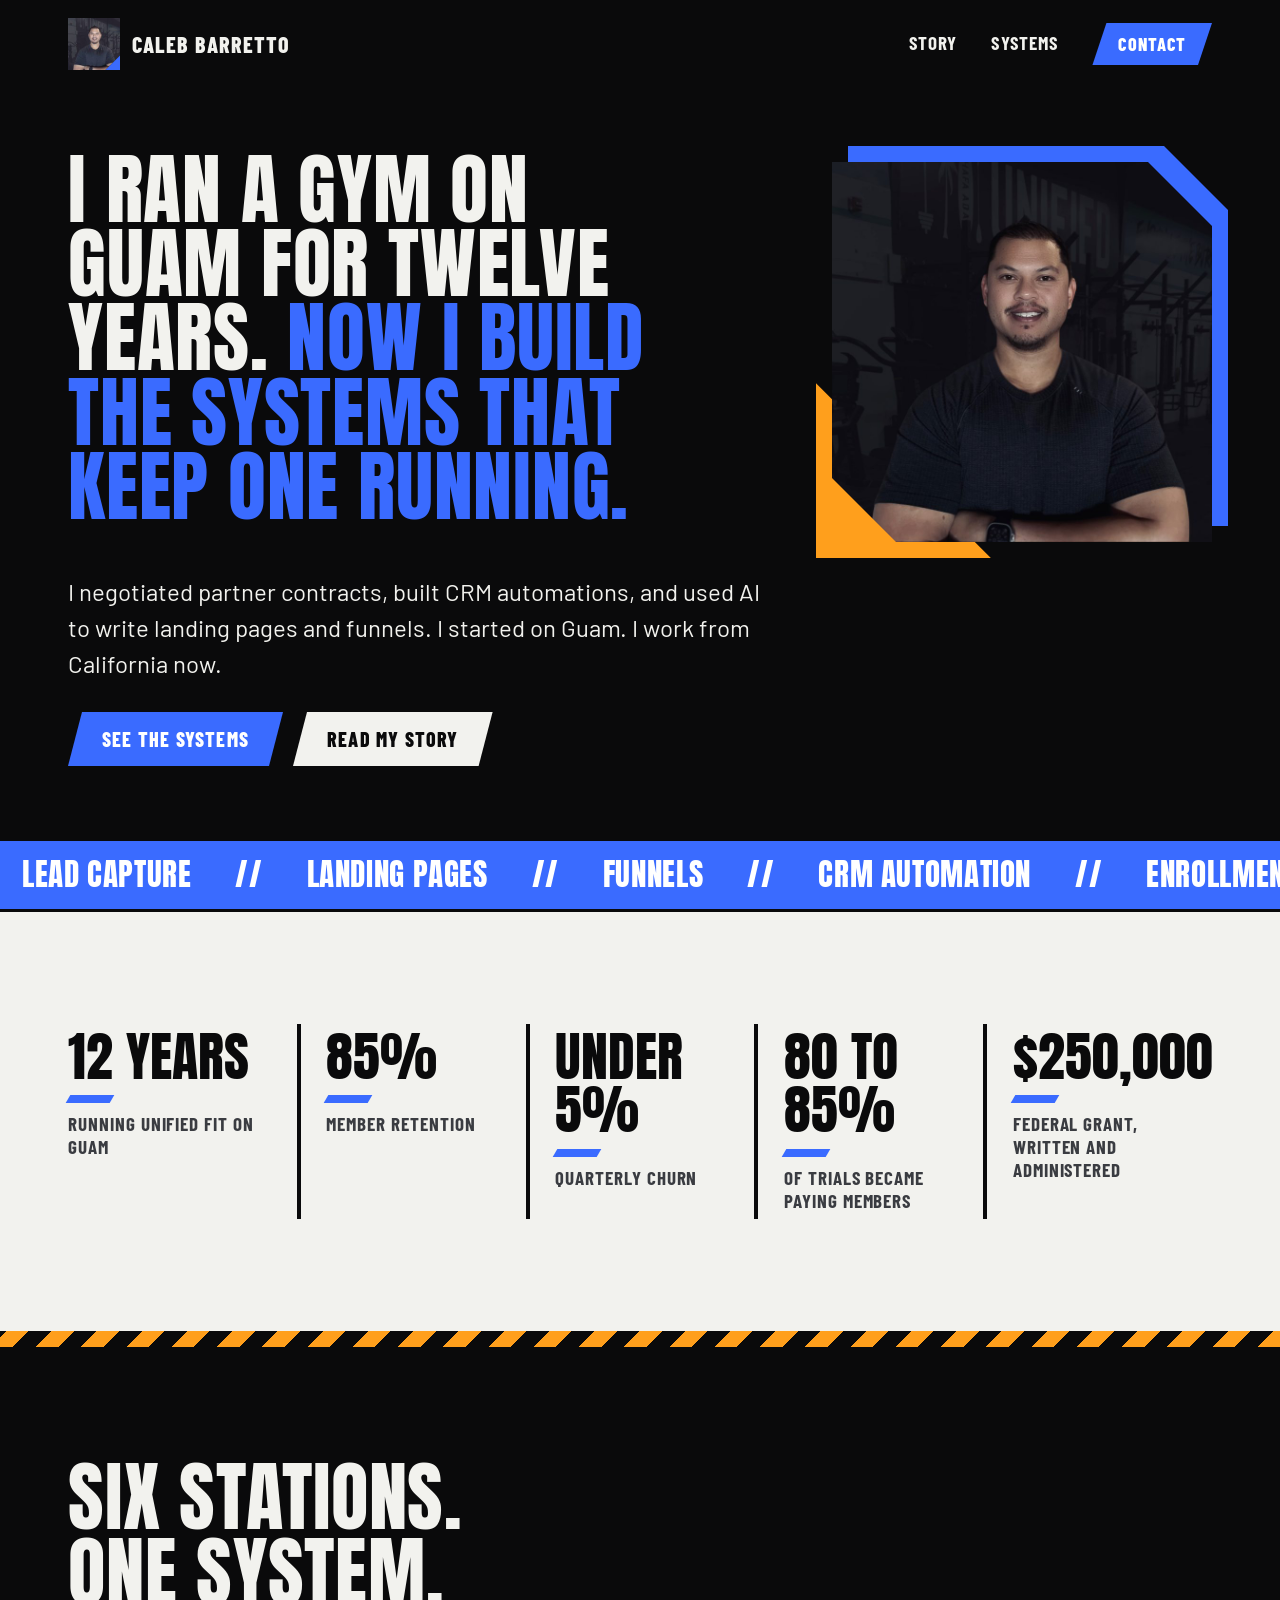
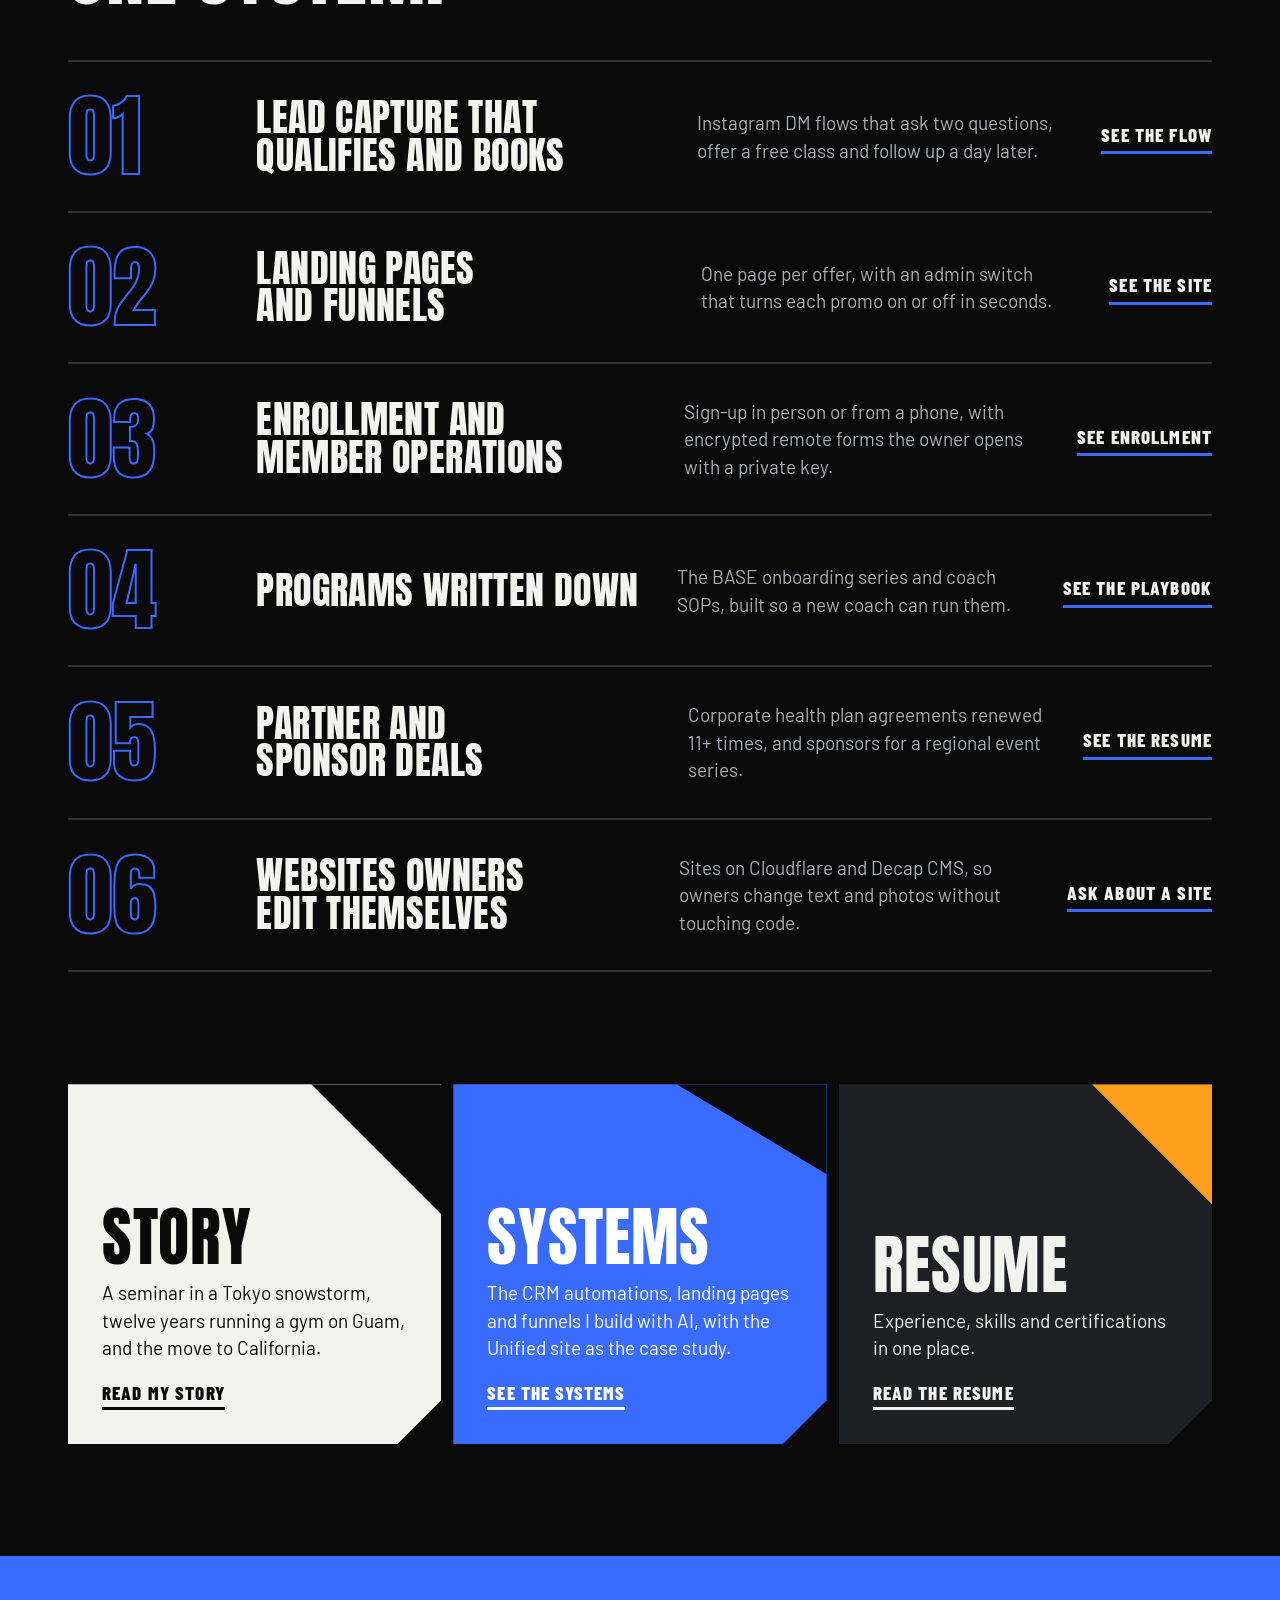
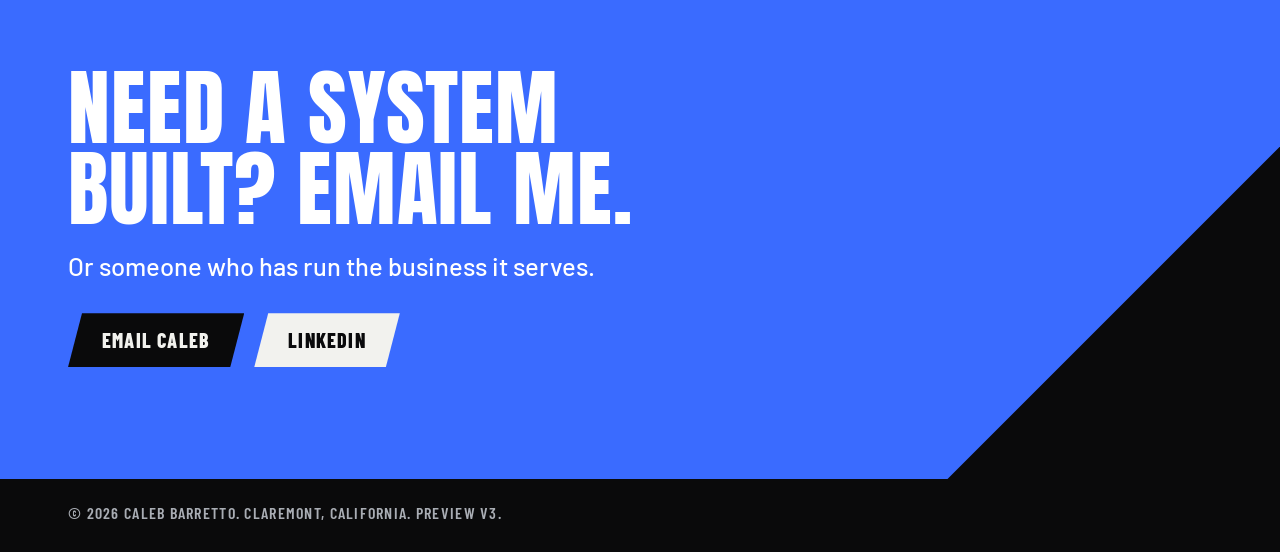
==== commit 4c993ab0: "Add files via upload" ====
--- a/index.html
+++ b/index.html
@@ -6,7 +6,10 @@
 <title>Caleb Barretto | CRM automation, funnels and AI-built systems</title>
 <meta name="description" content="I ran a gym on Guam for twelve years. Now I build the systems that keep one running.">
 <link rel="preload" href="fonts/anton-latin-400-normal.woff2" as="font" type="font/woff2" crossorigin>
-<link rel="icon" href="data:image/svg+xml,%3Csvg xmlns=%27http://www.w3.org/2000/svg%27 viewBox=%270 0 36 36%27%3E%3Crect width=%2736%27 height=%2736%27 fill=%27%23F2F2EE%27/%3E%3Cpath d=%27M36 36V8L8 36Z%27 fill=%27%233A6BFF%27/%3E%3C/svg%3E">
+<link rel="icon" href="favicon.svg" type="image/svg+xml">
+<link rel="icon" href="favicon-32.png" sizes="32x32" type="image/png">
+<link rel="icon" href="favicon.ico" sizes="any">
+<link rel="apple-touch-icon" href="apple-touch-icon.png">
 <link rel="stylesheet" href="styles.css">
 </head>
 <body>
@@ -46,7 +49,7 @@
     <div class="score">
       <div><b>12 years</b><span>running Unified Fit on Guam</span></div>
       <div><b>85%</b><span>member retention</span></div>
-      <div><b>Under 5%</b><span>monthly churn</span></div>
+      <div><b>Under 5%</b><span>quarterly churn</span></div>
       <div><b>80 to 85%</b><span>of trials became paying members</span></div>
       <div><b>$250,000</b><span>federal grant, written and administered</span></div>
     </div>
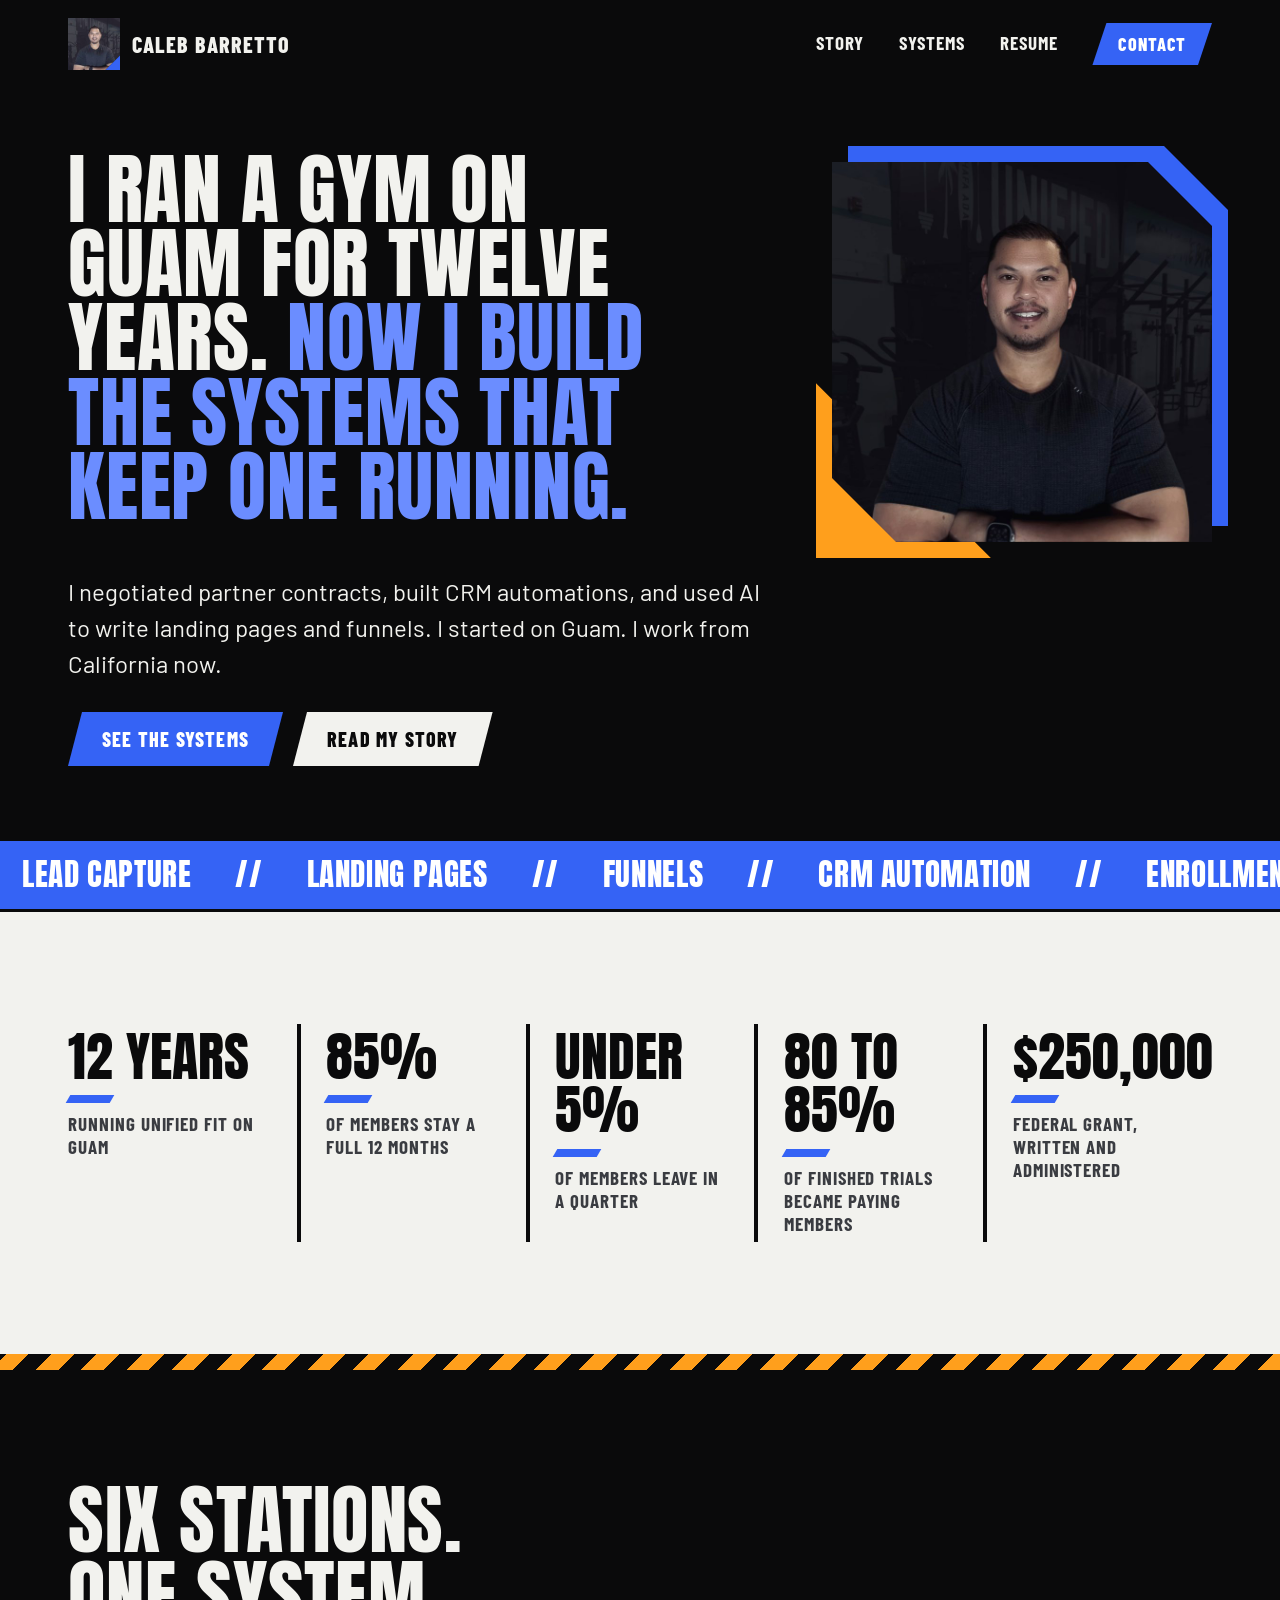
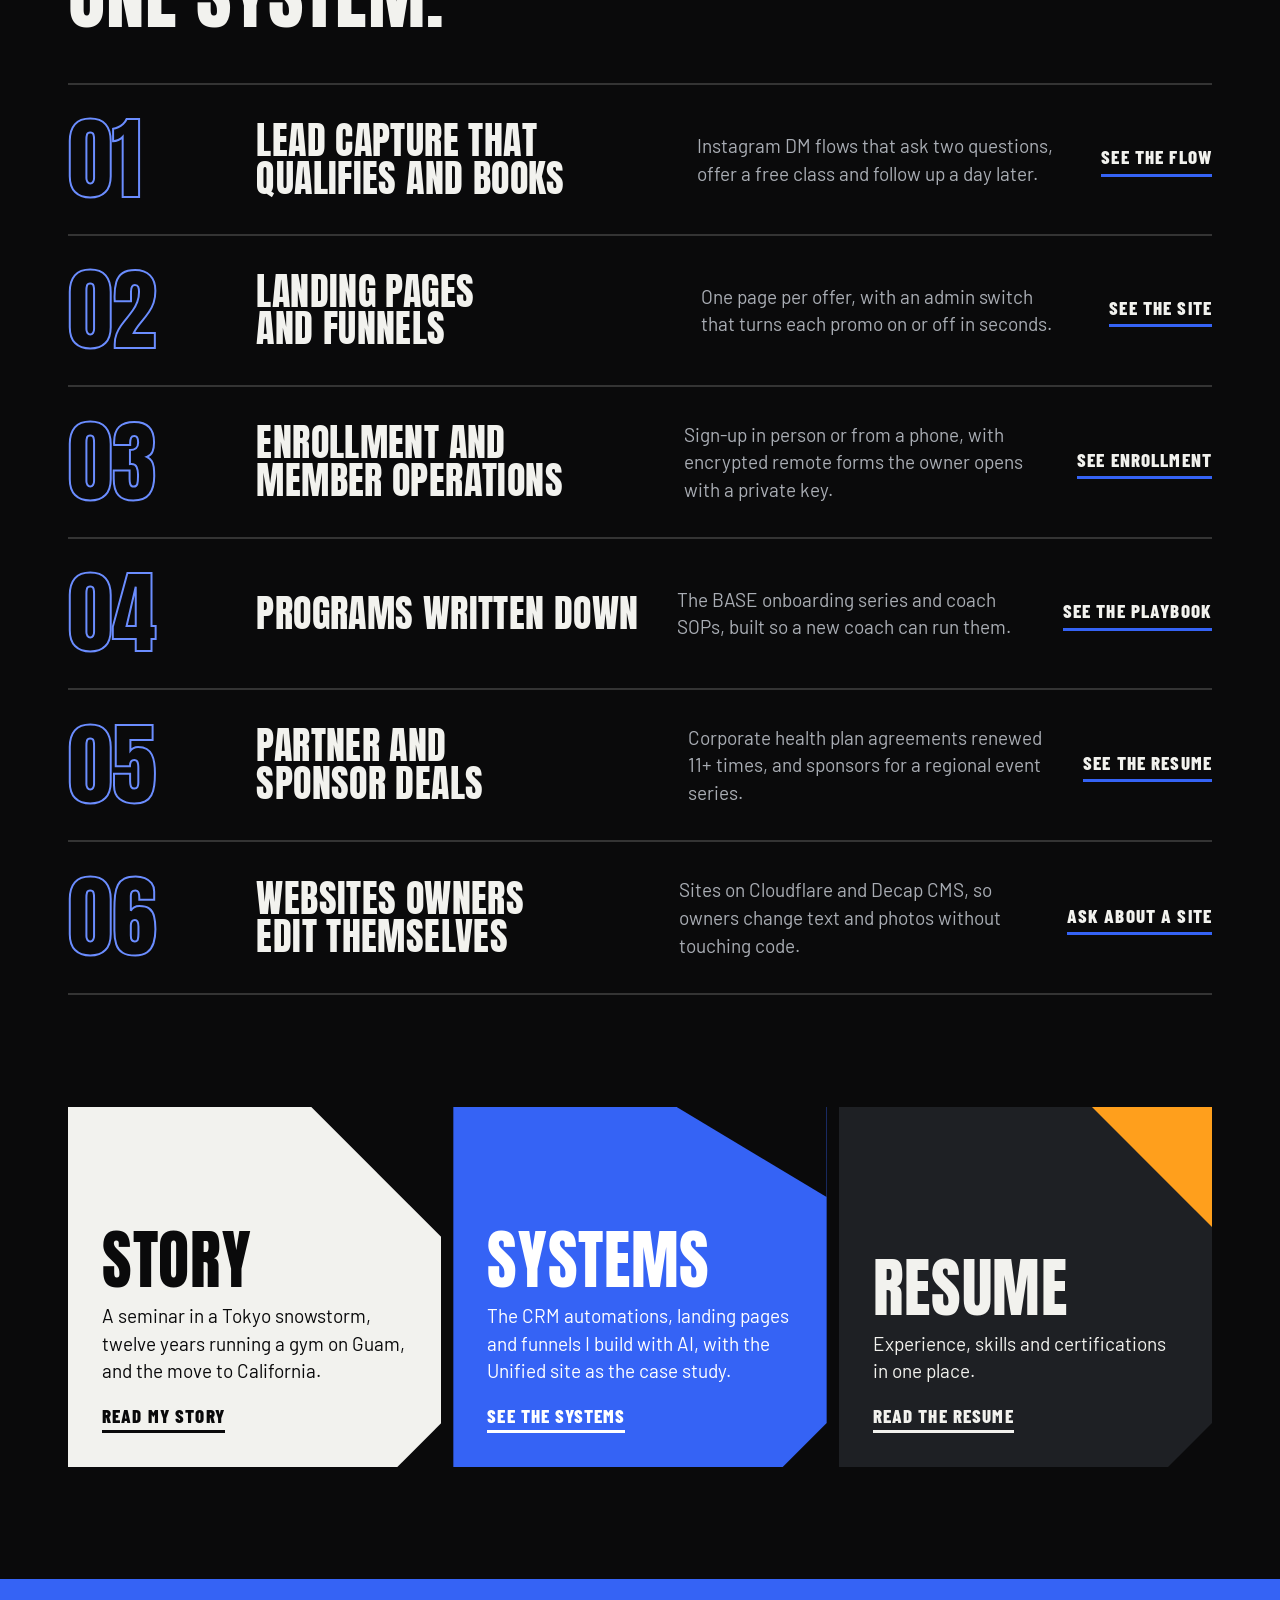
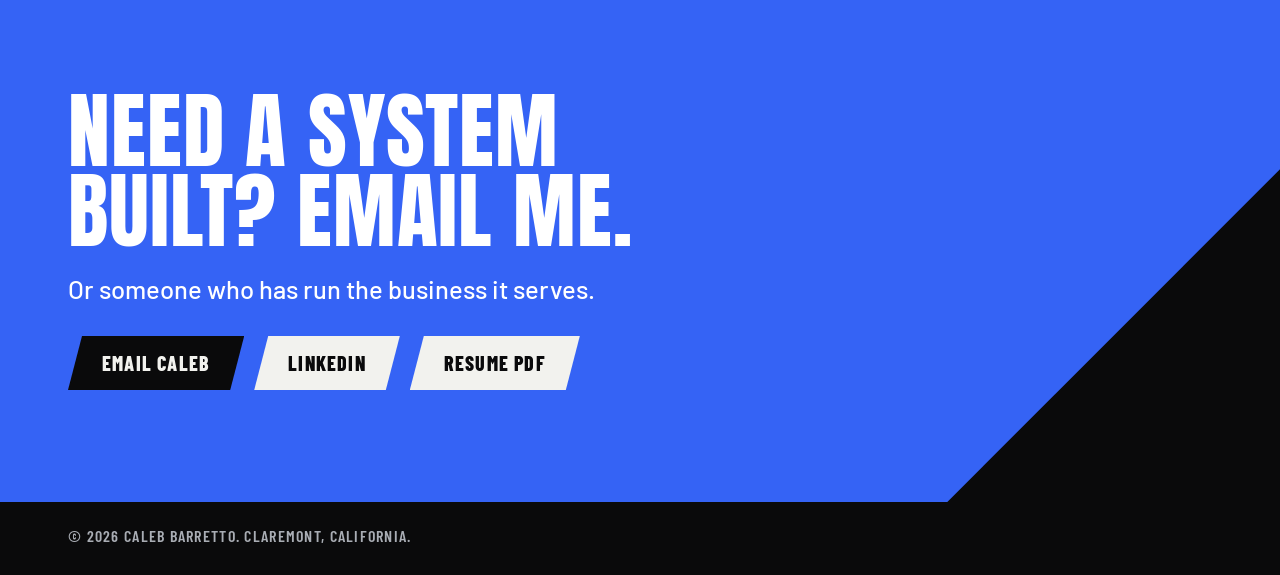
==== commit 8077b62d: "Add files via upload" ====
--- a/index.html
+++ b/index.html
@@ -4,12 +4,32 @@
 <meta charset="utf-8">
 <meta name="viewport" content="width=device-width, initial-scale=1">
 <title>Caleb Barretto | CRM automation, funnels and AI-built systems</title>
-<meta name="description" content="I ran a gym on Guam for twelve years. Now I build the systems that keep one running.">
+<meta name="description" content="Co-founder and owner of Unified, a strength and conditioning gym in Tamuning, Guam. I build CRM automations, landing pages, funnels and AI-built systems.">
 <link rel="preload" href="fonts/anton-latin-400-normal.woff2" as="font" type="font/woff2" crossorigin>
 <link rel="icon" href="favicon.svg" type="image/svg+xml">
 <link rel="icon" href="favicon-32.png" sizes="32x32" type="image/png">
 <link rel="icon" href="favicon.ico" sizes="any">
 <link rel="apple-touch-icon" href="apple-touch-icon.png">
+<link rel="canonical" href="https://caleb-barretto.com/">
+<meta name="theme-color" content="#0A0A0B">
+<meta name="author" content="Caleb Barretto">
+<meta property="og:site_name" content="Caleb Barretto">
+<meta property="og:type" content="profile">
+<meta property="og:url" content="https://caleb-barretto.com/">
+<meta property="og:title" content="Caleb Barretto: I ran a gym on Guam for twelve years">
+<meta property="og:description" content="Co-founder and owner of Unified, a strength and conditioning gym in Tamuning, Guam. I build CRM automations, landing pages, funnels and AI-built systems.">
+<meta property="og:image" content="https://caleb-barretto.com/og-image.jpg">
+<meta property="og:image:width" content="1200">
+<meta property="og:image:height" content="630">
+<meta property="og:image:alt" content="Caleb Barretto, co-founder and owner of Unified, with the line: I ran a gym on Guam for twelve years. Now I build the systems that keep one running.">
+<meta property="og:locale" content="en_US">
+<meta name="twitter:card" content="summary_large_image">
+<meta name="twitter:title" content="Caleb Barretto: I ran a gym on Guam for twelve years">
+<meta name="twitter:description" content="Co-founder and owner of Unified, a strength and conditioning gym in Tamuning, Guam. I build CRM automations, landing pages, funnels and AI-built systems.">
+<meta name="twitter:image" content="https://caleb-barretto.com/og-image.jpg">
+<meta property="profile:first_name" content="Caleb">
+<meta property="profile:last_name" content="Barretto">
+<script type="application/ld+json">{"@context":"https://schema.org","@type":"Person","name":"Caleb Barretto","givenName":"Caleb","familyName":"Barretto","url":"https://caleb-barretto.com/","image":"https://caleb-barretto.com/images/caleb.jpg","jobTitle":"Co-founder and owner, Unified Fit","description":"I ran a gym on Guam for twelve years. Now I build the systems that keep one running: CRM automations, landing pages, funnels and AI-built systems.","homeLocation":{"@type":"Place","address":{"@type":"PostalAddress","addressLocality":"Claremont","addressRegion":"CA","addressCountry":"US"}},"sameAs":["https://www.linkedin.com/in/caleb-barretto","https://www.unifiedfitguam.com/"],"worksFor":{"@type":"Organization","name":"Unified","alternateName":"Unified Fit","slogan":"Become More Capable","url":"https://www.unifiedfitguam.com/","description":"Unified is a strength and conditioning gym in Tamuning, Guam.","address":{"@type":"PostalAddress","streetAddress":"147 E.T. Calvo Memorial Pkwy","addressLocality":"Tamuning","addressCountry":"GU","postalCode":"96913"}}}</script>
 <link rel="stylesheet" href="styles.css">
 </head>
 <body>
@@ -20,6 +40,7 @@
     <nav aria-label="Main">
       <a href="story.html">Story</a>
       <a href="systems.html">Systems</a>
+      <a href="story.html#resume">Resume</a>
       <a class="btn" href="mailto:caleb@unifiedguam.com">Contact</a>
     </nav>
   </header>
@@ -48,9 +69,9 @@
   <div class="wrap">
     <div class="score">
       <div><b>12 years</b><span>running Unified Fit on Guam</span></div>
-      <div><b>85%</b><span>member retention</span></div>
-      <div><b>Under 5%</b><span>quarterly churn</span></div>
-      <div><b>80 to 85%</b><span>of trials became paying members</span></div>
+      <div><b>85%</b><span>of members stay a full 12 months</span></div>
+      <div><b>Under 5%</b><span>of members leave in a quarter</span></div>
+      <div><b>80 to 85%</b><span>of finished trials became paying members</span></div>
       <div><b>$250,000</b><span>federal grant, written and administered</span></div>
     </div>
   </div>
@@ -89,12 +110,13 @@
     <div class="actions">
       <a class="btn" href="mailto:caleb@unifiedguam.com">Email Caleb</a>
       <a class="btn alt" href="https://www.linkedin.com/in/caleb-barretto" target="_blank" rel="noopener">LinkedIn</a>
+      <a class="btn alt" href="Caleb-Barretto-Resume.pdf" download>Resume PDF</a>
     </div>
     </div>
   </div>
 </section>
 
-<footer><div class="wrap">© 2026 Caleb Barretto. Claremont, California. Preview v3.</div></footer>
+<footer><div class="wrap">© 2026 Caleb Barretto. Claremont, California.</div></footer>
 
 </body>
 </html>
--- a/styles.css
+++ b/styles.css
@@ -13,7 +13,8 @@
   --coal:#131416;
   --iron:#1E2024;
   --chalk:#F2F2EE;
-  --hot:#3A6BFF;
+  --hot:#3563F5;
+  --hot-text:#6B8DFF;
   --on-hot:#FFFFFF;
   --spark:#FF9F1C;
   --grey:#A9ADB4;
@@ -63,7 +64,7 @@
 /* home hero */
 .top{padding-top:clamp(28px,5vw,64px);padding-bottom:clamp(36px,6vw,72px);}
 .top h1{font-size:clamp(44px,7.2vw,104px);line-height:.95;max-width:17ch;}
-.top h1 .r{color:var(--hot);}
+.top h1 .r{color:var(--hot-text);}
 .top-grid{display:grid;grid-template-columns:minmax(0,1fr) minmax(0,1fr);gap:clamp(24px,5vw,72px);align-items:end;margin-top:clamp(28px,4vw,52px);}
 .lede{margin:0;max-width:30em;font-size:clamp(20px,1.9vw,24px);line-height:1.5;color:var(--chalk);}
 .hero-art,.art{display:block;width:100%;height:auto;}
@@ -88,7 +89,7 @@
 .station{display:grid;grid-template-columns:minmax(90px,150px) minmax(0,1.1fr) minmax(0,1fr) auto;gap:clamp(14px,3vw,40px);align-items:center;padding:clamp(22px,3vw,34px) 0;border-top:2px solid var(--line);}
 .station:last-child{border-bottom:2px solid var(--line);}
 .station:hover{background:var(--coal);}
-.station .no{font-family:var(--disp);font-size:clamp(56px,7vw,100px);line-height:.9;color:transparent;-webkit-text-stroke:2px var(--hot);}
+.station .no{font-family:var(--disp);font-size:clamp(56px,7vw,100px);line-height:.9;color:transparent;-webkit-text-stroke:2px var(--hot-text);}
 .station h3{font-size:clamp(26px,3vw,42px);}
 .station p{margin:0;color:var(--grey);font-size:19px;line-height:1.45;}
 .station a{font-family:var(--cond);font-weight:800;font-size:19px;text-transform:uppercase;letter-spacing:.06em;text-decoration:none;border-bottom:3px solid var(--hot);padding-bottom:2px;white-space:nowrap;}
@@ -148,7 +149,7 @@
 .ch{--c:var(--chalk);display:grid;grid-template-columns:170px 28px minmax(0,1fr);column-gap:28px;}
 .ch.guam{--c:var(--chalk);}
 .ch.tokyo{--c:var(--spark);}
-.ch.cal{--c:var(--hot);}
+.ch.cal{--c:var(--hot-text);}
 .when{font-family:var(--cond);font-weight:800;font-size:24px;line-height:1.15;text-transform:uppercase;letter-spacing:.04em;padding-top:4px;color:var(--c);}
 .rail{position:relative;}
 .rail::before{content:"";position:absolute;left:50%;top:0;bottom:0;width:2px;margin-left:-1px;background:var(--line);}
@@ -185,7 +186,7 @@
 .block{border-top:2px solid var(--line);padding-top:clamp(32px,5vw,56px);padding-bottom:clamp(52px,8vw,96px);display:grid;grid-template-columns:minmax(0,1fr) minmax(0,1.2fr);gap:clamp(24px,5vw,72px);}
 .block h2{font-size:clamp(38px,4.8vw,66px);margin-bottom:18px;}
 .block p{margin:0 0 14px;max-width:30em;color:#D9D9D4;}
-.block .tag{font-family:var(--cond);font-weight:800;font-size:19px;text-transform:uppercase;letter-spacing:.08em;color:var(--hot);margin:0 0 12px;}
+.block .tag{font-family:var(--cond);font-weight:800;font-size:19px;text-transform:uppercase;letter-spacing:.08em;color:var(--hot-text);margin:0 0 12px;}
 .flow{list-style:none;margin:0;padding:0;display:grid;}
 .flow li{position:relative;display:grid;grid-template-columns:54px minmax(0,1fr);column-gap:20px;padding-bottom:26px;}
 .flow li:last-child{padding-bottom:0;}
@@ -315,7 +316,7 @@
 .survey details:last-child{border-bottom:2px solid var(--line);}
 .survey summary{cursor:pointer;list-style:none;display:flex;align-items:center;gap:12px;padding:14px 4px;font-family:var(--cond);font-weight:800;font-size:23px;letter-spacing:.04em;text-transform:uppercase;}
 .survey summary::-webkit-details-marker{display:none;}
-.survey summary::after{content:"+";font-family:var(--cond);font-weight:700;font-size:34px;line-height:1;color:var(--hot);width:22px;text-align:center;}
+.survey summary::after{content:"+";font-family:var(--cond);font-weight:700;font-size:34px;line-height:1;color:var(--hot-text);width:22px;text-align:center;}
 .survey details[open] summary::after{content:"\2212";}
 .survey .ct{margin-left:auto;font-family:var(--body);font-size:15px;font-weight:400;letter-spacing:0;text-transform:none;color:var(--grey);}
 .survey ol{list-style:none;margin:0;padding:0 4px 14px;}
@@ -371,7 +372,7 @@
 .pill.s2{background:#1D2C4D;}
 .pill.s3{background:#243F7C;}
 .pill.s4{background:#2E52BF;}
-.pill.s5{background:var(--hot);}
+.pill.s5{background:var(--hot);color:#fff;}
 .count{margin:0 0 14px;font-family:var(--cond);font-weight:700;font-size:17px;letter-spacing:.06em;text-transform:uppercase;color:var(--spark);}
 .tool p.count{max-width:none;color:var(--spark);}
 .outline{list-style:none;margin:0;padding:0;border-top:2px solid var(--line);}
@@ -413,3 +414,4 @@
   .top .top-grid{grid-column:1;grid-template-columns:minmax(0,1fr);}
   .top .hero-portrait{grid-column:2;grid-row:1 / span 2;align-self:start;margin-top:10px;}
 }
+.res-dl{margin:-18px 0 clamp(24px,4vw,44px);}
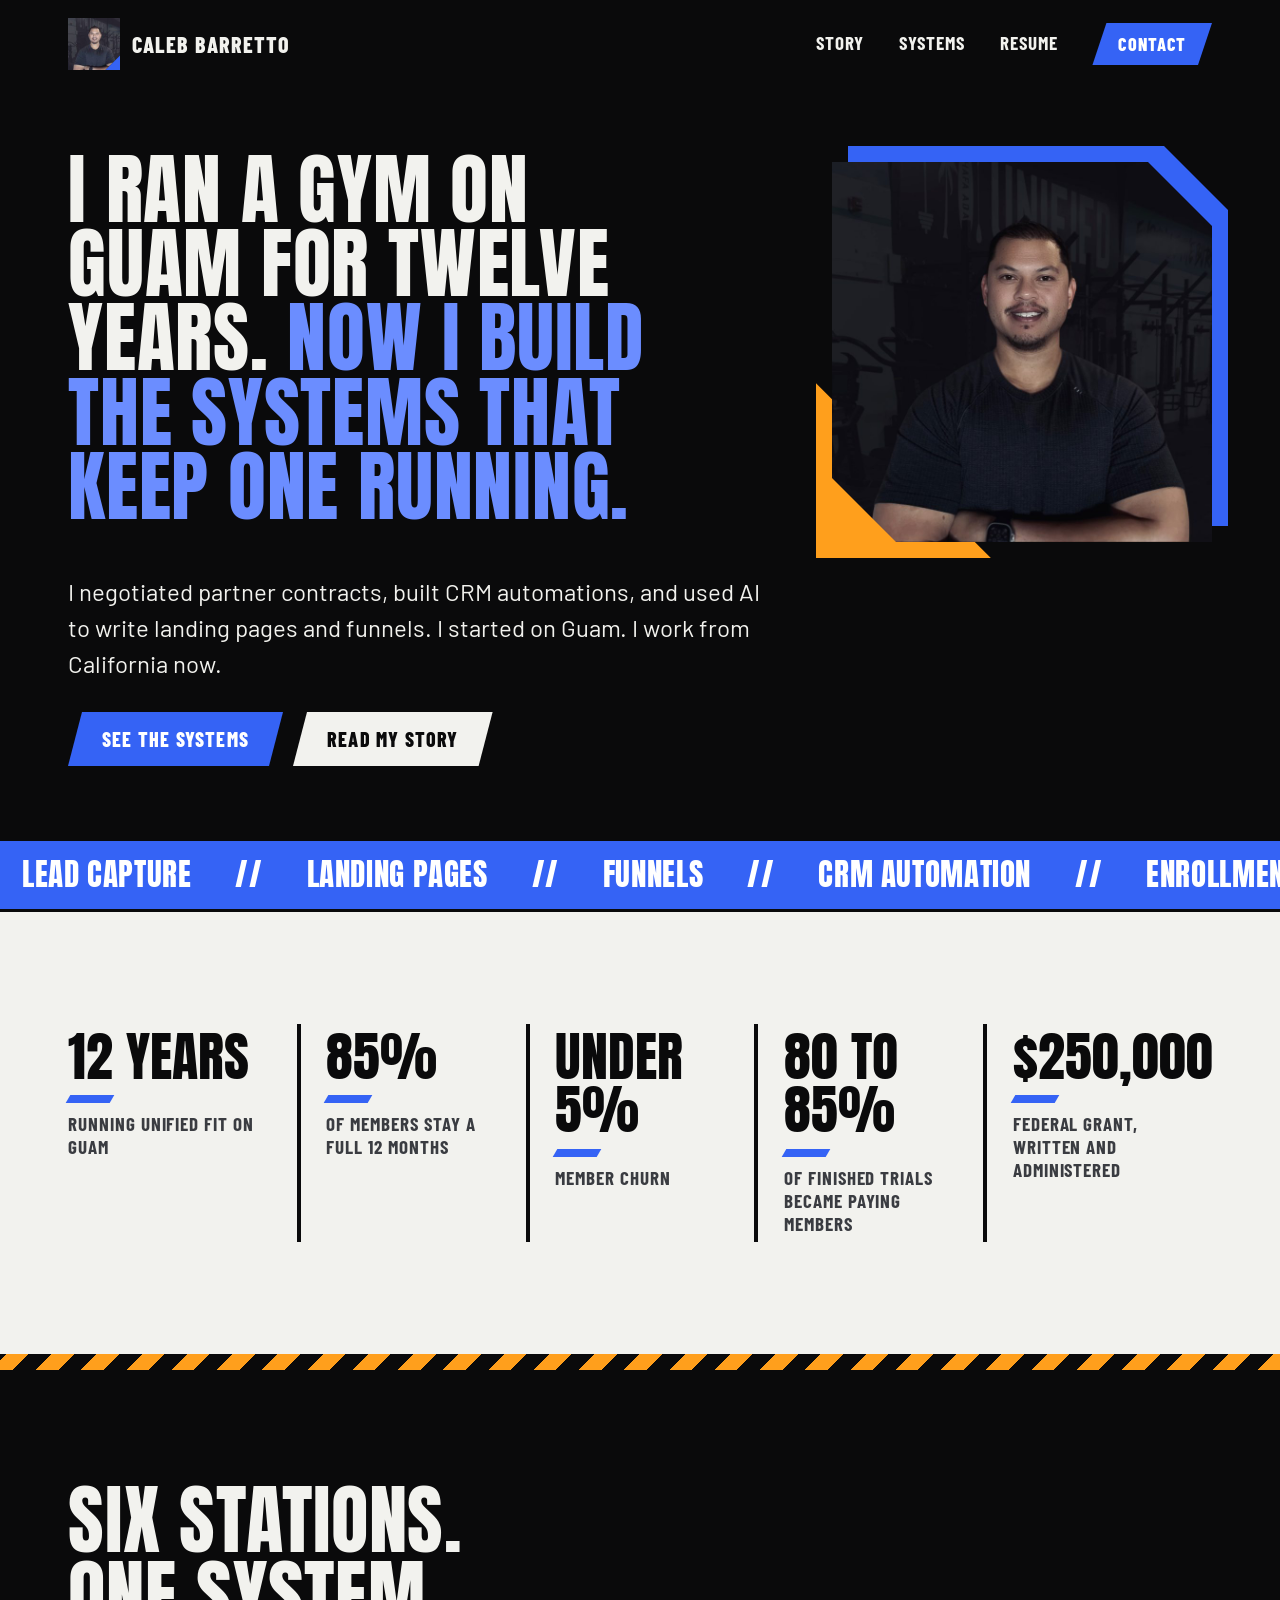
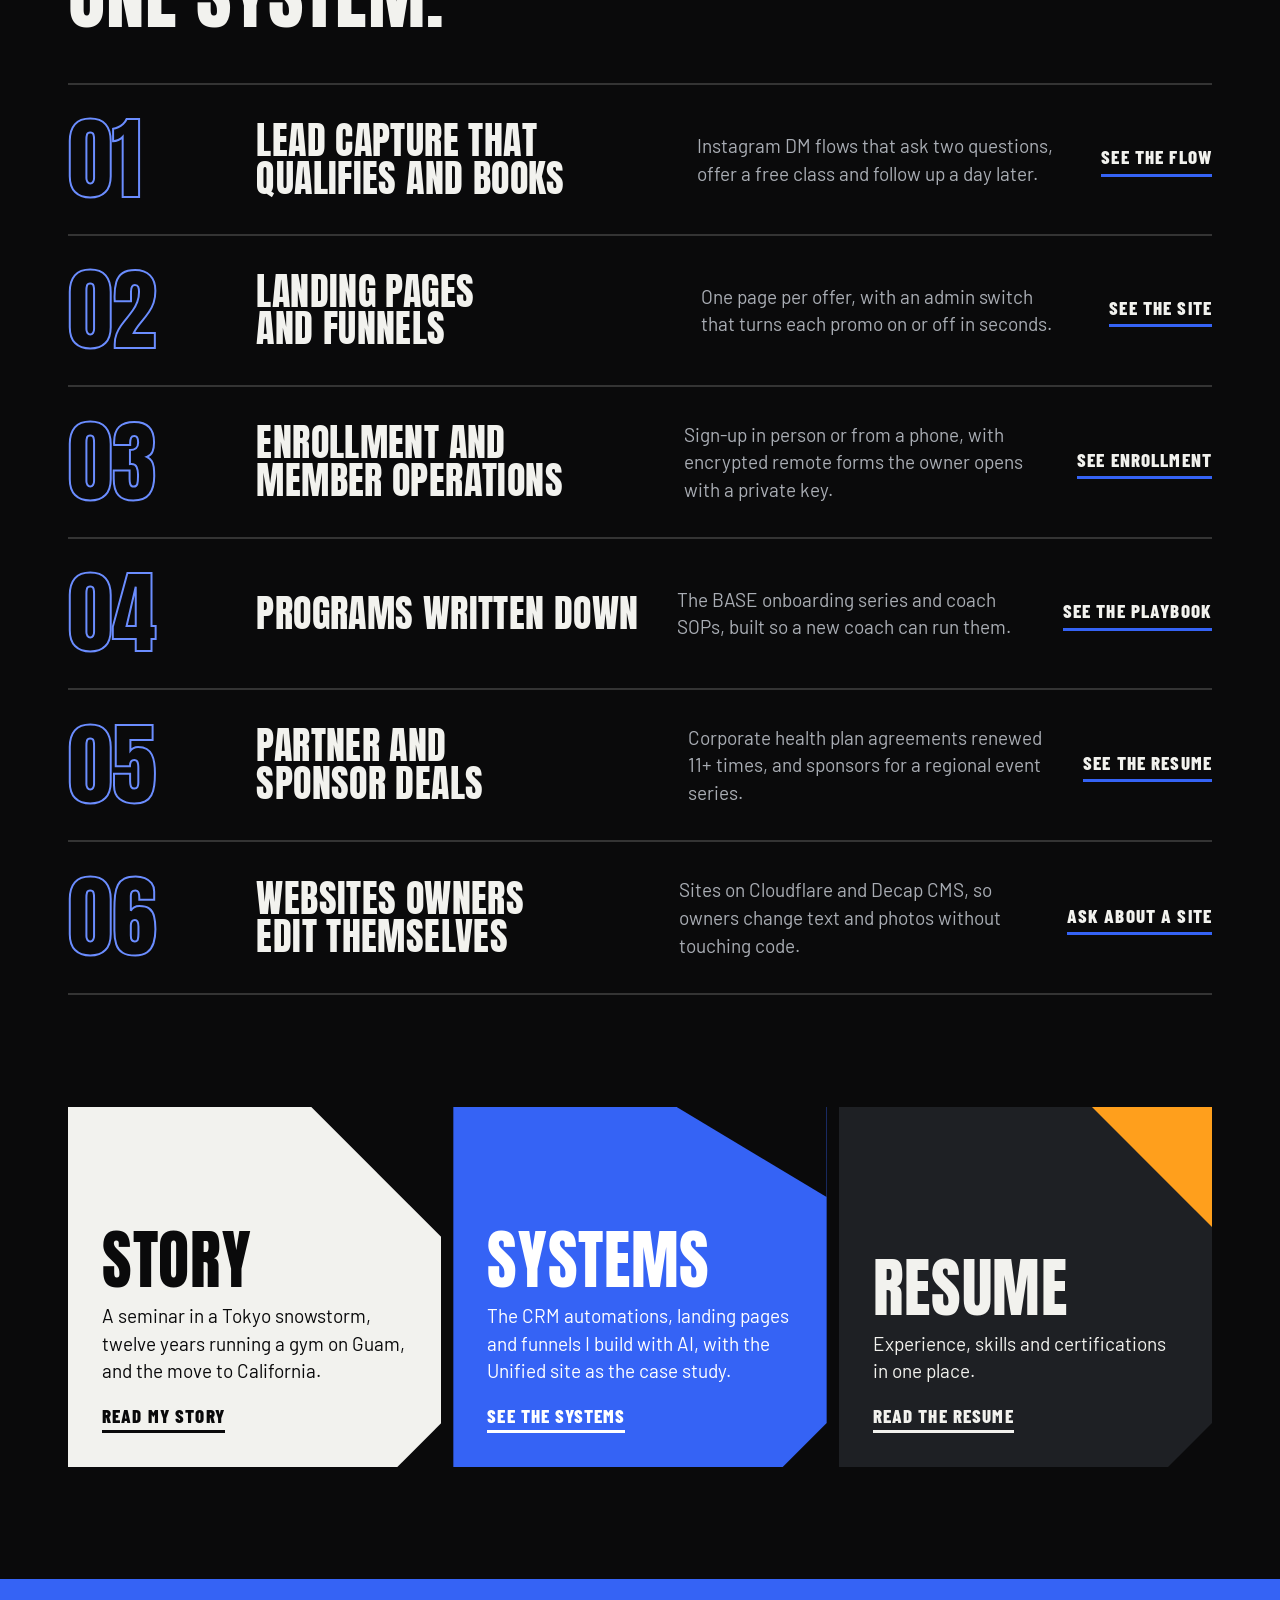
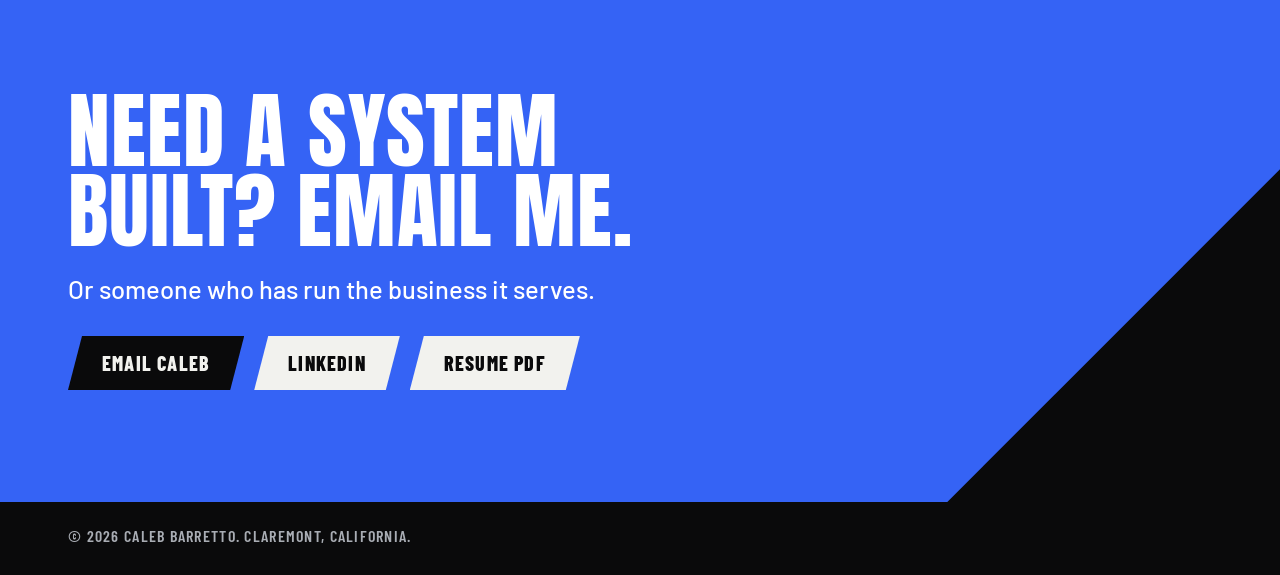
==== commit ee6b2772: "Add files via upload" ====
--- a/index.html
+++ b/index.html
@@ -70,7 +70,7 @@
     <div class="score">
       <div><b>12 years</b><span>running Unified Fit on Guam</span></div>
       <div><b>85%</b><span>of members stay a full 12 months</span></div>
-      <div><b>Under 5%</b><span>of members leave in a quarter</span></div>
+      <div><b>Under 5%</b><span>member churn</span></div>
       <div><b>80 to 85%</b><span>of finished trials became paying members</span></div>
       <div><b>$250,000</b><span>federal grant, written and administered</span></div>
     </div>
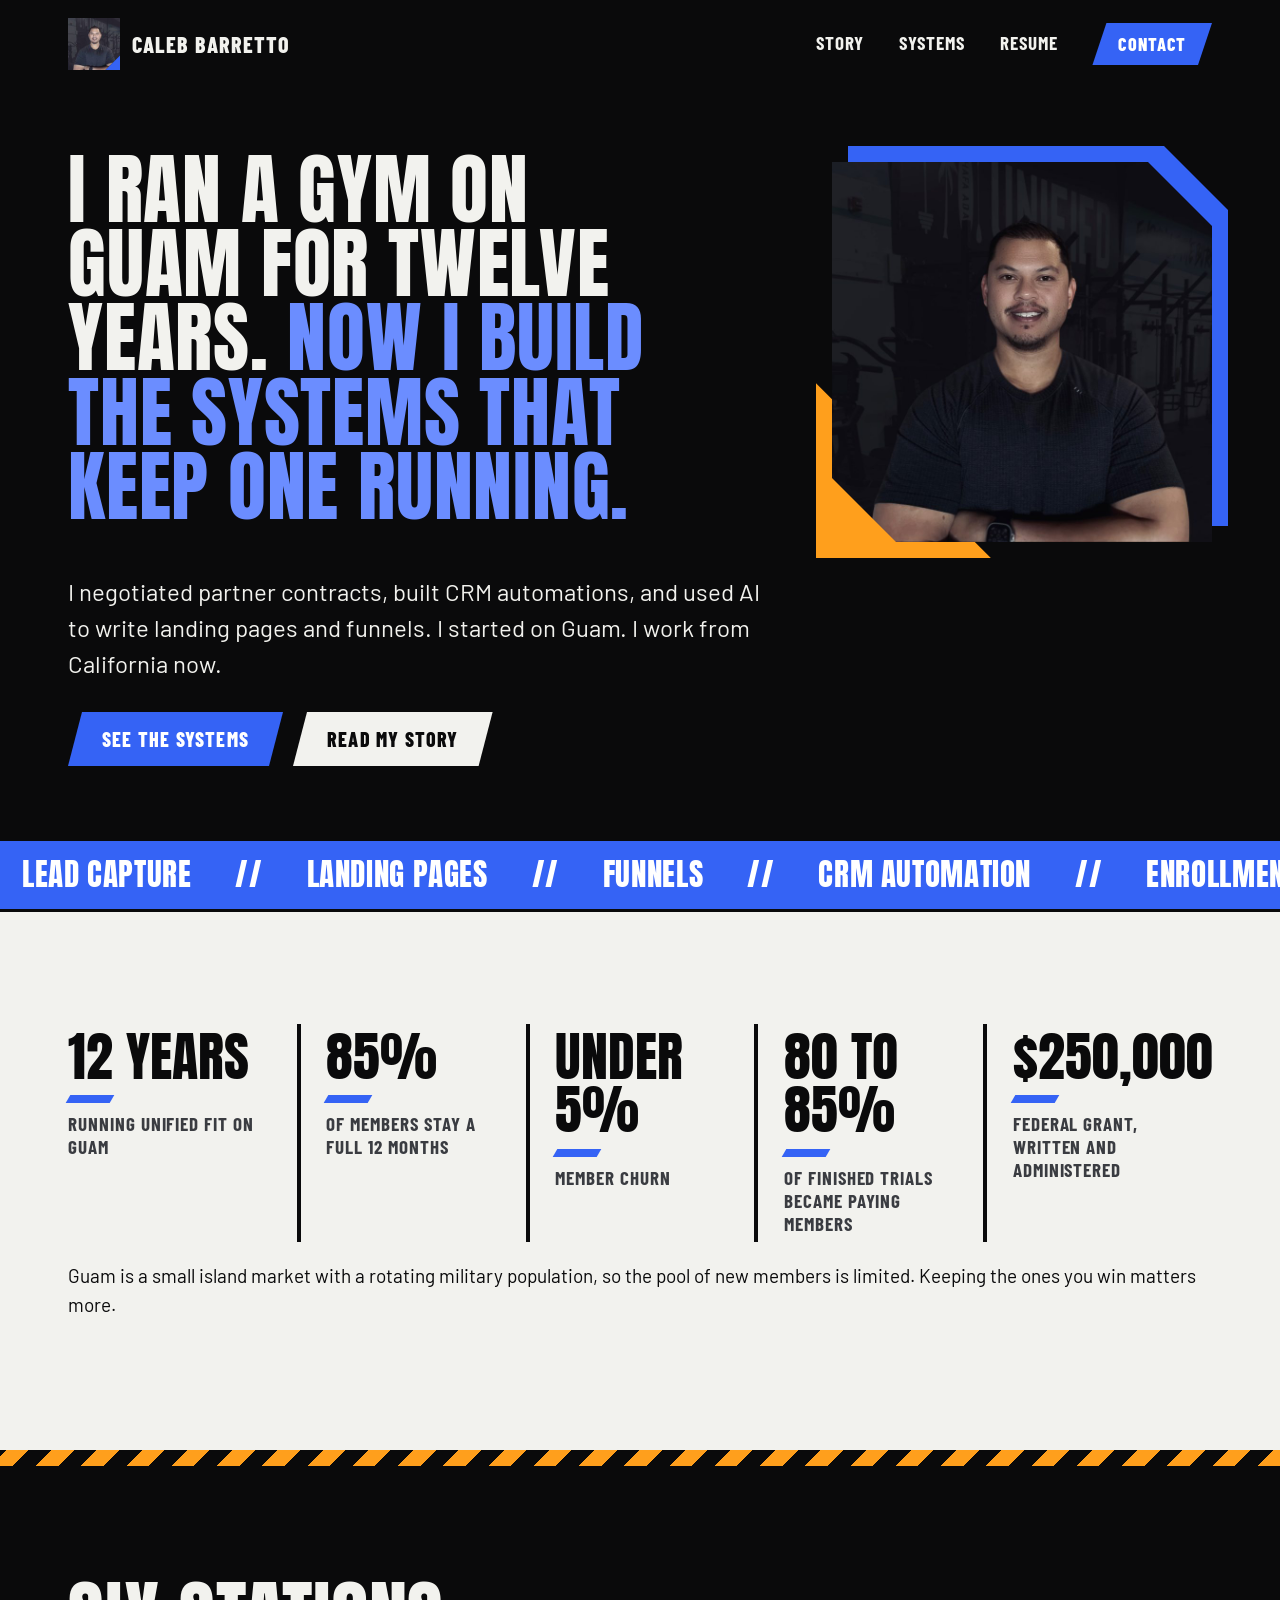
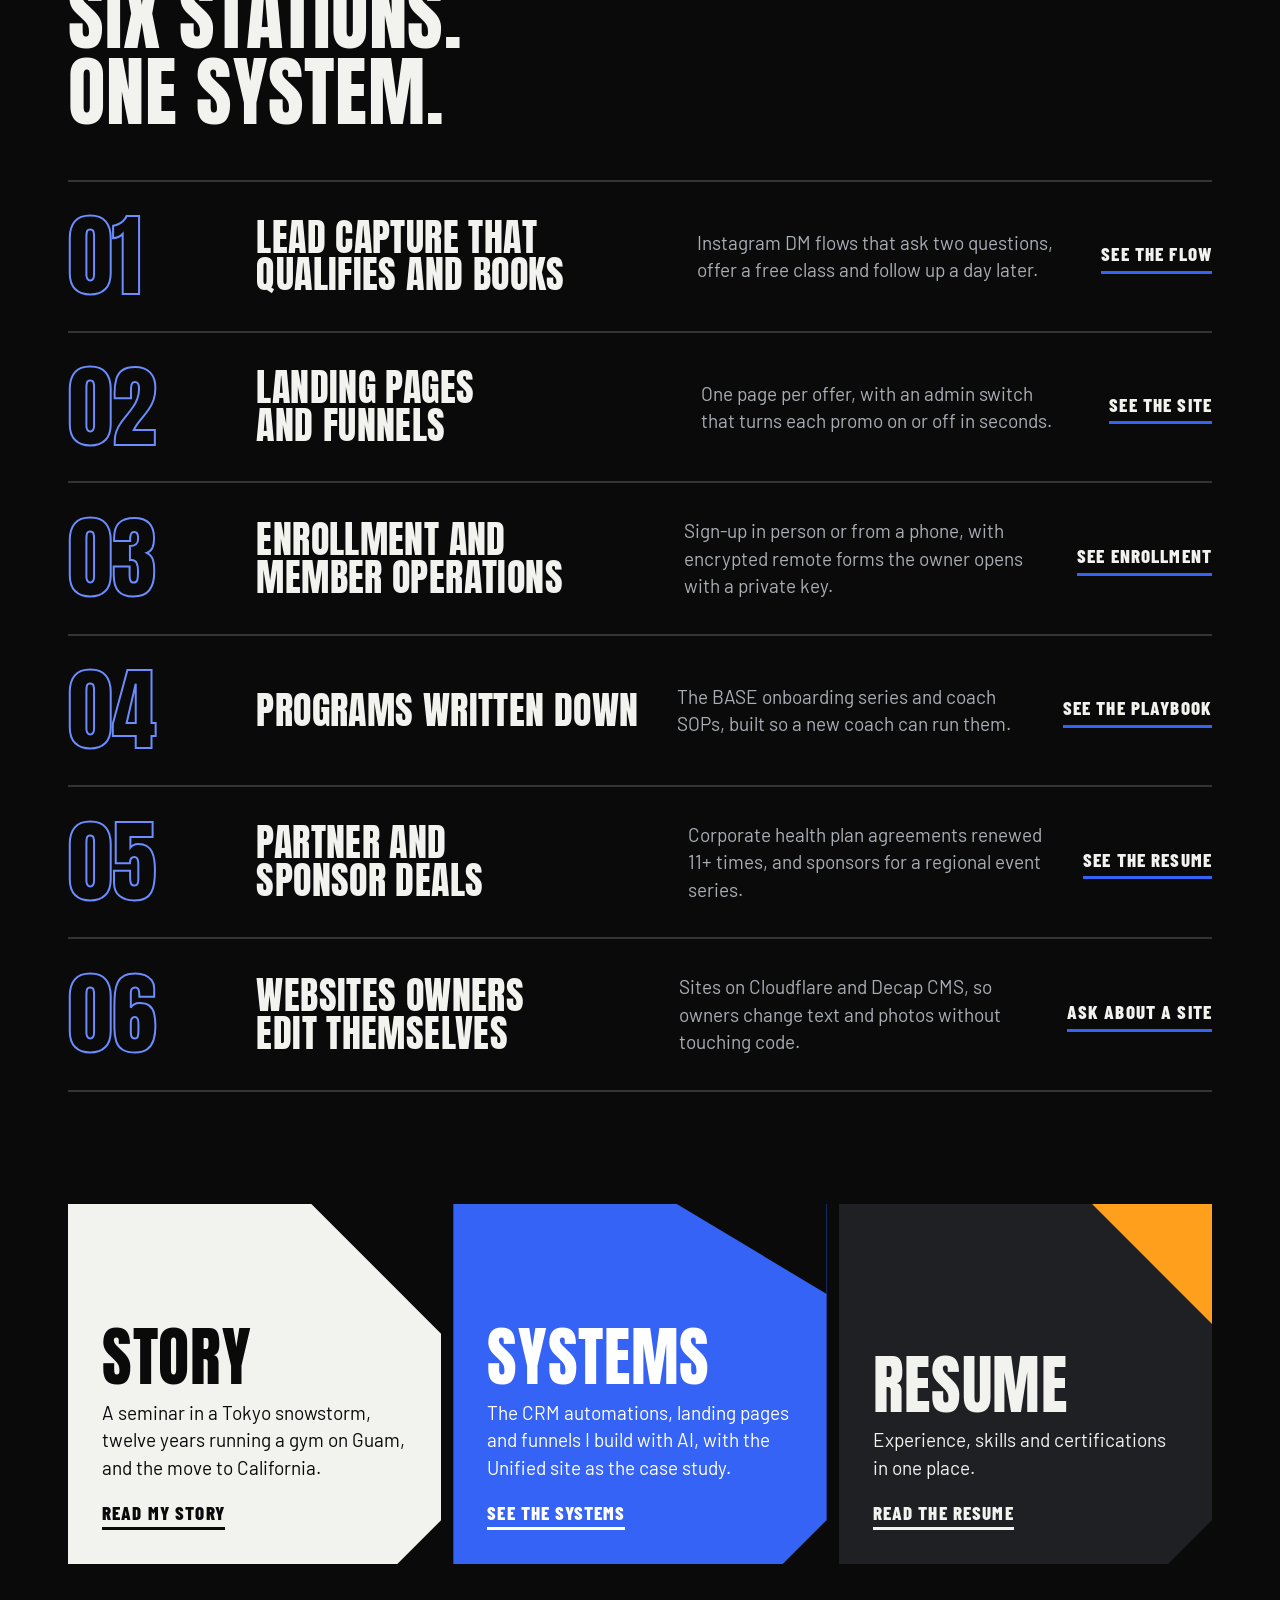
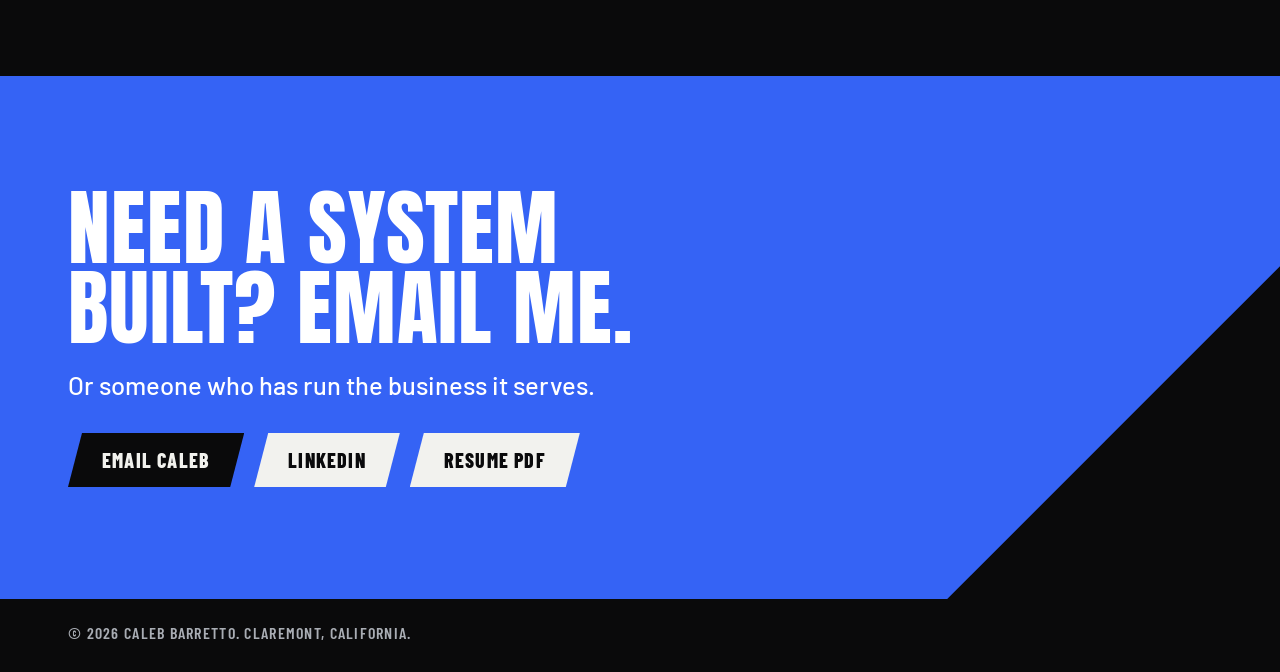
==== commit d4be40ce: "Add files via upload" ====
--- a/index.html
+++ b/index.html
@@ -30,6 +30,7 @@
 <meta property="profile:first_name" content="Caleb">
 <meta property="profile:last_name" content="Barretto">
 <script type="application/ld+json">{"@context":"https://schema.org","@type":"Person","name":"Caleb Barretto","givenName":"Caleb","familyName":"Barretto","url":"https://caleb-barretto.com/","image":"https://caleb-barretto.com/images/caleb.jpg","jobTitle":"Co-founder and owner, Unified Fit","description":"I ran a gym on Guam for twelve years. Now I build the systems that keep one running: CRM automations, landing pages, funnels and AI-built systems.","homeLocation":{"@type":"Place","address":{"@type":"PostalAddress","addressLocality":"Claremont","addressRegion":"CA","addressCountry":"US"}},"sameAs":["https://www.linkedin.com/in/caleb-barretto","https://www.unifiedfitguam.com/"],"worksFor":{"@type":"Organization","name":"Unified","alternateName":"Unified Fit","slogan":"Become More Capable","url":"https://www.unifiedfitguam.com/","description":"Unified is a strength and conditioning gym in Tamuning, Guam.","address":{"@type":"PostalAddress","streetAddress":"147 E.T. Calvo Memorial Pkwy","addressLocality":"Tamuning","addressCountry":"GU","postalCode":"96913"}}}</script>
+<script data-goatcounter="https://caleb-barretto.goatcounter.com/count" async src="//gc.zgo.at/count.js"></script>
 <link rel="stylesheet" href="styles.css">
 </head>
 <body>
@@ -41,7 +42,7 @@
       <a href="story.html">Story</a>
       <a href="systems.html">Systems</a>
       <a href="story.html#resume">Resume</a>
-      <a class="btn" href="mailto:caleb@unifiedguam.com">Contact</a>
+      <a class="btn" href="mailto:caleb@unifiedguam.com" data-goatcounter-click="email-click">Contact</a>
     </nav>
   </header>
 
@@ -74,6 +75,7 @@
       <div><b>80 to 85%</b><span>of finished trials became paying members</span></div>
       <div><b>$250,000</b><span>federal grant, written and administered</span></div>
     </div>
+    <p class="score-note">Guam is a small island market with a rotating military population, so the pool of new members is limited. Keeping the ones you win matters more.</p>
   </div>
 </section>
 
@@ -88,7 +90,7 @@
       <li class="station"><span class="no">03</span><h3>Enrollment and member operations</h3><p>Sign-up in person or from a phone, with encrypted remote forms the owner opens with a private key.</p><a href="systems.html#enroll">See enrollment</a></li>
       <li class="station"><span class="no">04</span><h3>Programs written down</h3><p>The BASE onboarding series and coach SOPs, built so a new coach can run them.</p><a href="systems.html#coaching">See the playbook</a></li>
       <li class="station"><span class="no">05</span><h3>Partner and sponsor deals</h3><p>Corporate health plan agreements renewed 11+ times, and sponsors for a regional event series.</p><a href="story.html#resume">See the resume</a></li>
-      <li class="station"><span class="no">06</span><h3>Websites owners edit themselves</h3><p>Sites on Cloudflare and Decap CMS, so owners change text and photos without touching code.</p><a href="mailto:caleb@unifiedguam.com">Ask about a site</a></li>
+      <li class="station"><span class="no">06</span><h3>Websites owners edit themselves</h3><p>Sites on Cloudflare and Decap CMS, so owners change text and photos without touching code.</p><a href="mailto:caleb@unifiedguam.com" data-goatcounter-click="email-click">Ask about a site</a></li>
     </ol>
   </div>
 </section>
@@ -108,9 +110,9 @@
     <h2>Need a system built? Email me.</h2>
     <p class="sub">Or someone who has run the business it serves.</p>
     <div class="actions">
-      <a class="btn" href="mailto:caleb@unifiedguam.com">Email Caleb</a>
-      <a class="btn alt" href="https://www.linkedin.com/in/caleb-barretto" target="_blank" rel="noopener">LinkedIn</a>
-      <a class="btn alt" href="Caleb-Barretto-Resume.pdf" download>Resume PDF</a>
+      <a class="btn" href="mailto:caleb@unifiedguam.com" data-goatcounter-click="email-click">Email Caleb</a>
+      <a class="btn alt" href="https://www.linkedin.com/in/caleb-barretto" target="_blank" rel="noopener" data-goatcounter-click="linkedin-click">LinkedIn</a>
+      <a class="btn alt" href="Caleb-Barretto-Resume.pdf" download data-goatcounter-click="resume-pdf">Resume PDF</a>
     </div>
     </div>
   </div>
--- a/styles.css
+++ b/styles.css
@@ -415,3 +415,28 @@
   .top .hero-portrait{grid-column:2;grid-row:1 / span 2;align-self:start;margin-top:10px;}
 }
 .res-dl{margin:-18px 0 clamp(24px,4vw,44px);}
+
+/* story photos */
+.shots{display:grid;grid-template-columns:repeat(2,minmax(0,1fr));gap:14px;margin:22px 0 4px;max-width:40em;}
+.shot{margin:0;}
+.shot.wide{grid-column:1/-1;}
+.shot img{display:block;width:100%;height:auto;background:var(--coal);clip-path:polygon(0 0,100% 0,100% calc(100% - 30px),calc(100% - 30px) 100%,0 100%);}
+.shot.tall img{aspect-ratio:4/5;object-fit:cover;}
+.shot{position:relative;isolation:isolate;}
+.shot::before{content:"";position:absolute;left:-9px;top:-9px;width:46px;height:46px;background:var(--spark);clip-path:polygon(0 0,100% 0,0 100%);z-index:-1;}
+.shot img{position:relative;filter:grayscale(.12) contrast(1.08) saturate(.9);}
+.shot .ph{position:relative;}
+.shot .ph::after{content:"";position:absolute;inset:0;pointer-events:none;background:linear-gradient(to top,rgba(10,10,11,.82) 0,rgba(10,10,11,0) 42%),linear-gradient(135deg,rgba(53,99,245,.26) 0,rgba(53,99,245,0) 48%);clip-path:polygon(0 0,100% 0,100% calc(100% - 30px),calc(100% - 30px) 100%,0 100%);}
+.shot figcaption{position:absolute;left:0;bottom:14px;z-index:2;max-width:calc(100% - 36px);font-family:var(--cond);font-weight:800;font-size:16px;letter-spacing:.05em;line-height:1.15;text-transform:uppercase;color:var(--on-hot);background:var(--hot);padding:7px 20px 7px 14px;margin:0;clip-path:polygon(0 0,100% 0,calc(100% - 10px) 100%,0 100%);}
+.shots.one{grid-template-columns:minmax(0,1fr);max-width:34em;}
+.shots.small{max-width:24em;}
+@media (max-width:560px){.shot img,.shot .ph::after{clip-path:polygon(0 0,100% 0,100% calc(100% - 18px),calc(100% - 18px) 100%,0 100%);}.shot figcaption{position:static;display:inline-block;max-width:100%;margin-top:6px;font-size:12px;letter-spacing:.04em;padding:5px 14px 5px 9px;}.shot::before{left:-6px;top:-6px;width:34px;height:34px;}}
+
+.shot.land img{aspect-ratio:4/3;object-fit:cover;}
+
+.shot.sq img{aspect-ratio:1/1;object-fit:cover;}
+.shot.pt img{object-position:50% 68%;}
+
+.wip{display:inline-block;font-family:var(--cond);font-weight:800;font-size:14px;letter-spacing:.08em;text-transform:uppercase;line-height:1;background:var(--spark);color:var(--black);padding:6px 14px 6px 10px;margin-left:6px;vertical-align:middle;clip-path:polygon(0 0,100% 0,calc(100% - 7px) 100%,0 100%);}
+.tools.coach{grid-template-columns:1fr;gap:26px;}
+.tools.coach .btn{margin-top:16px;font-size:18px;padding:14px 28px;}
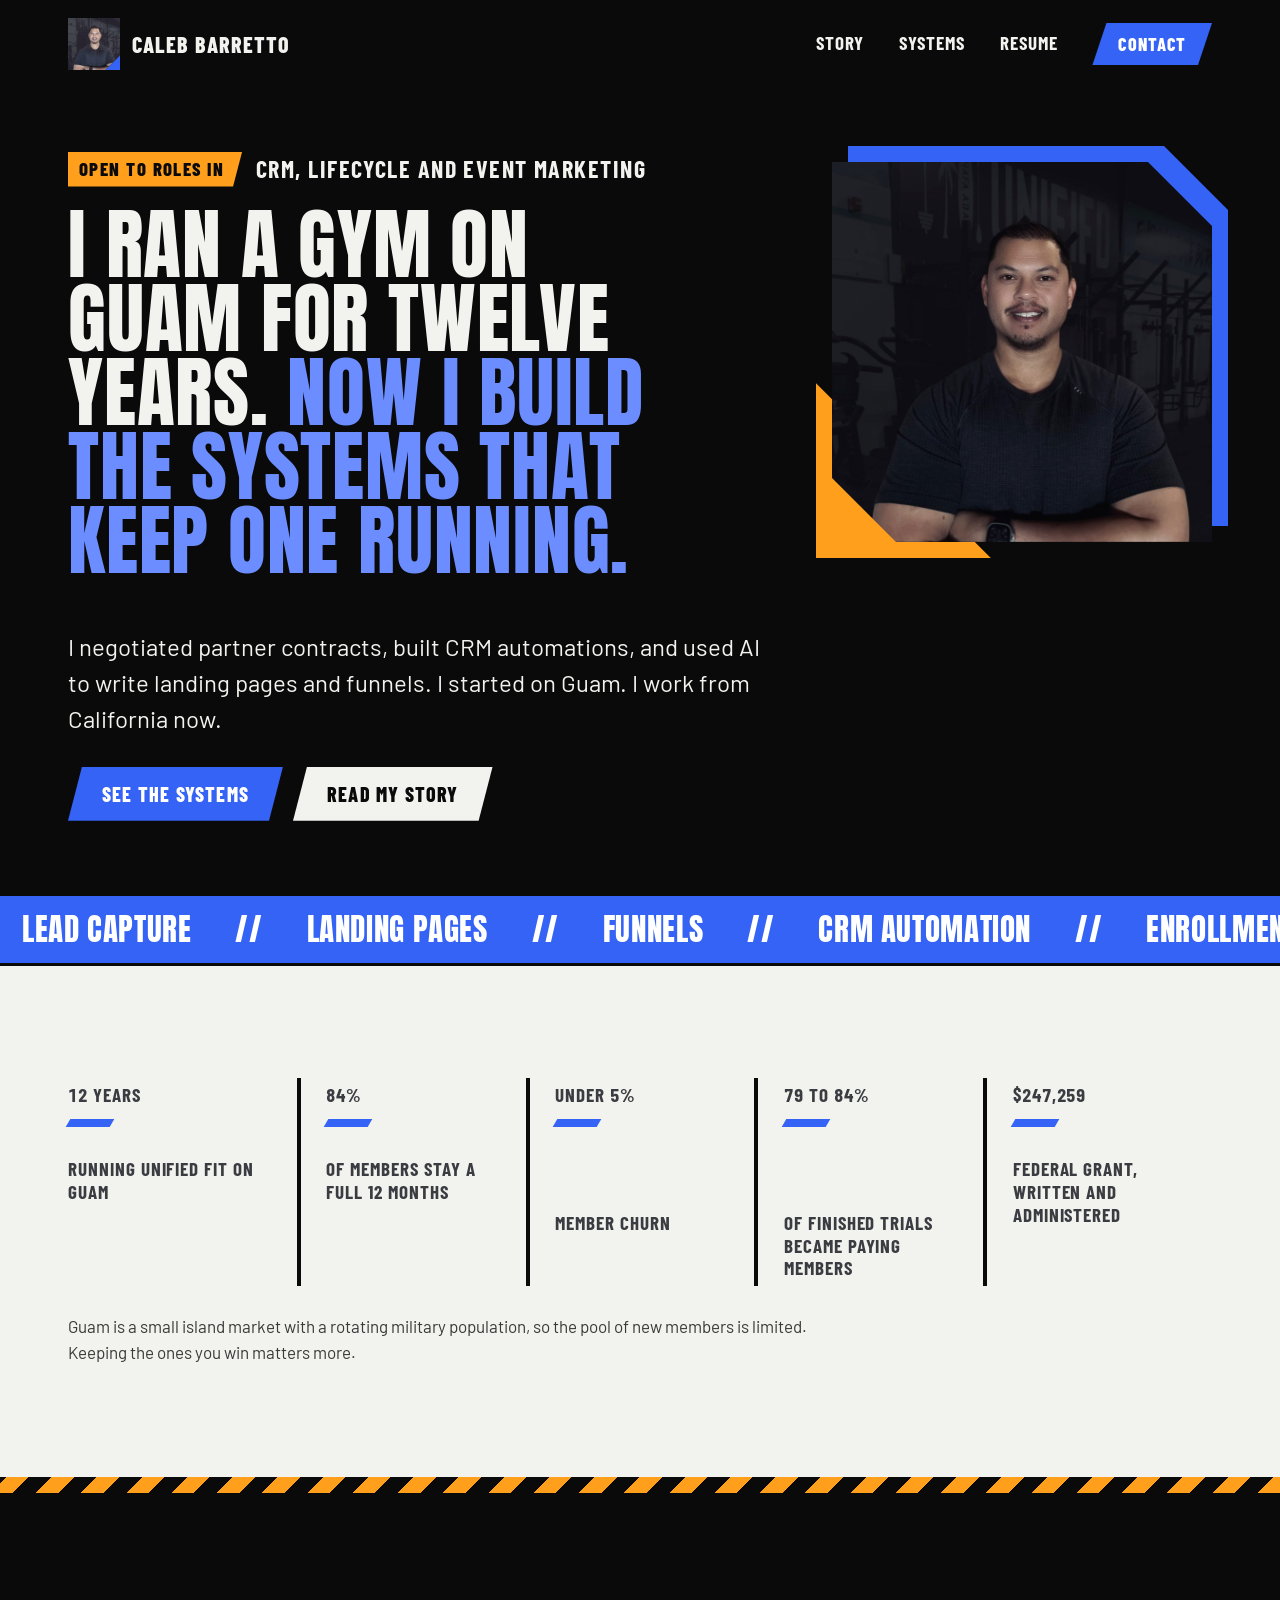
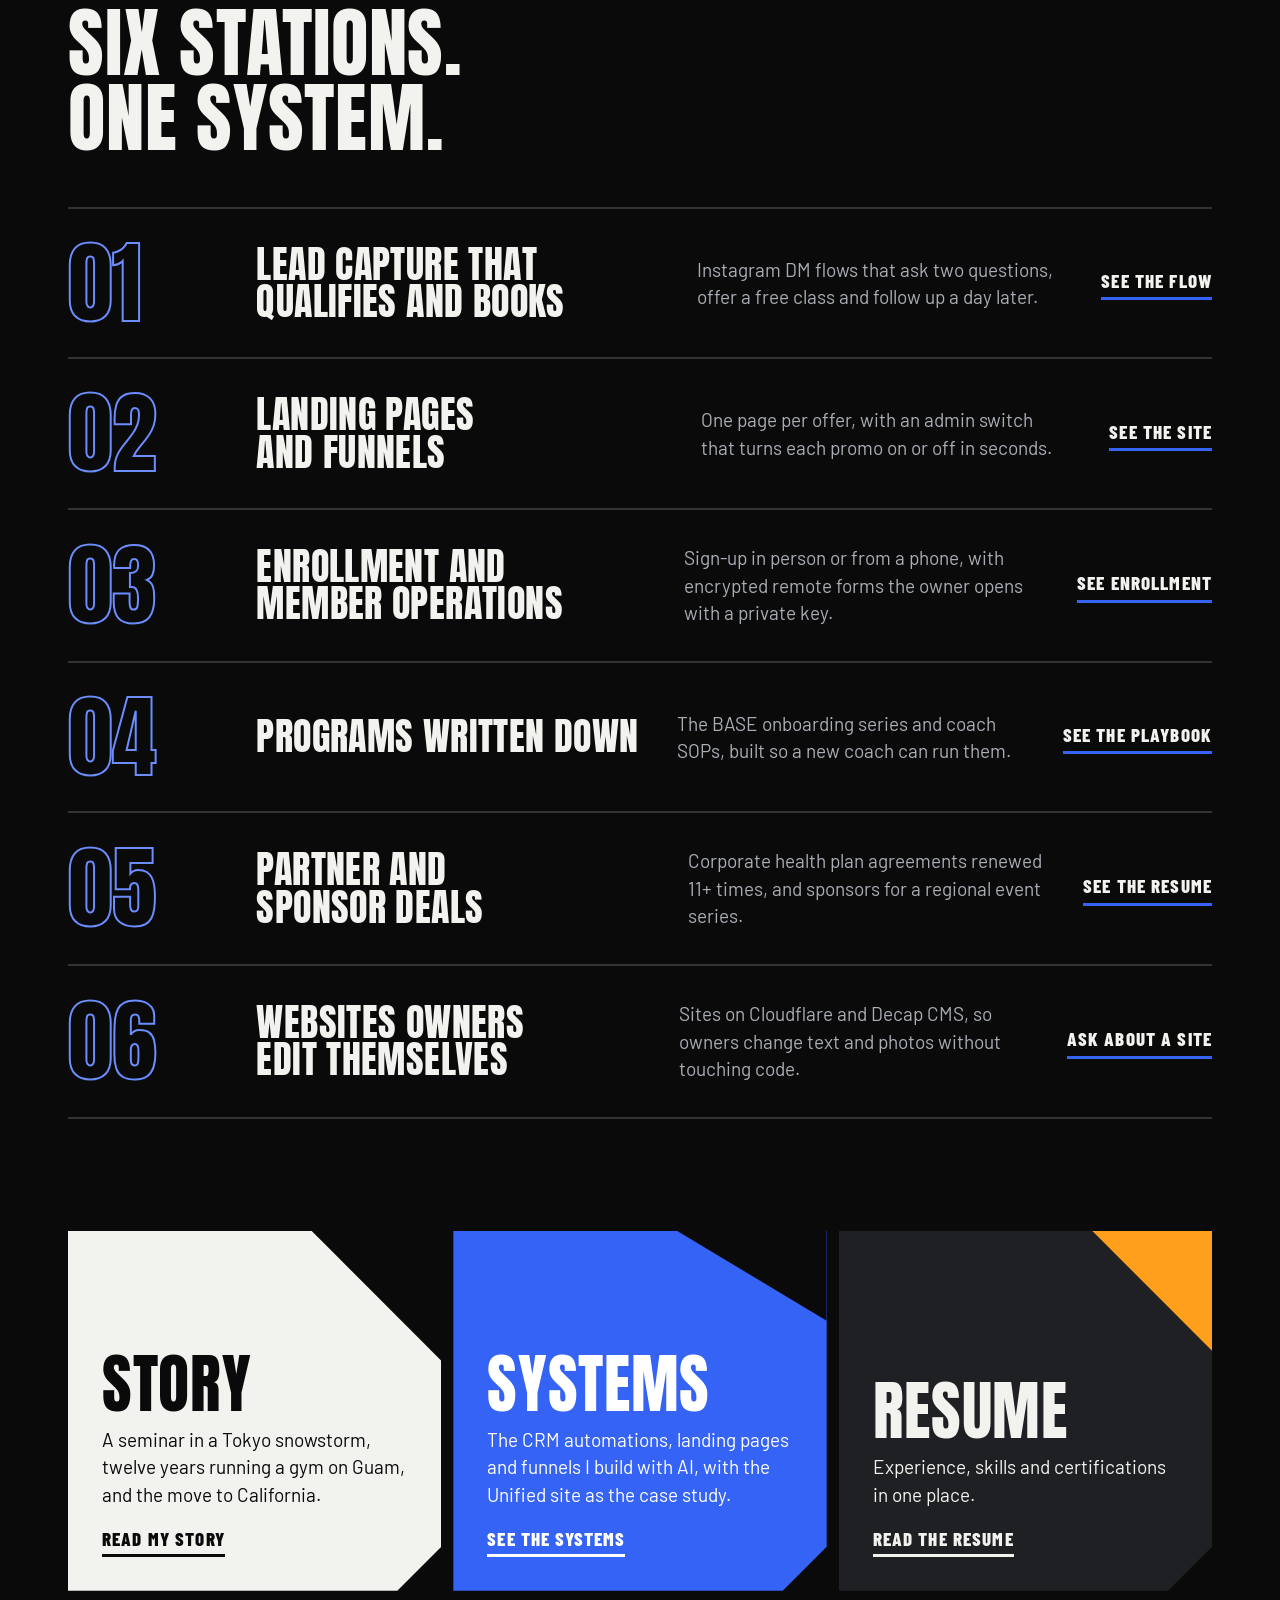
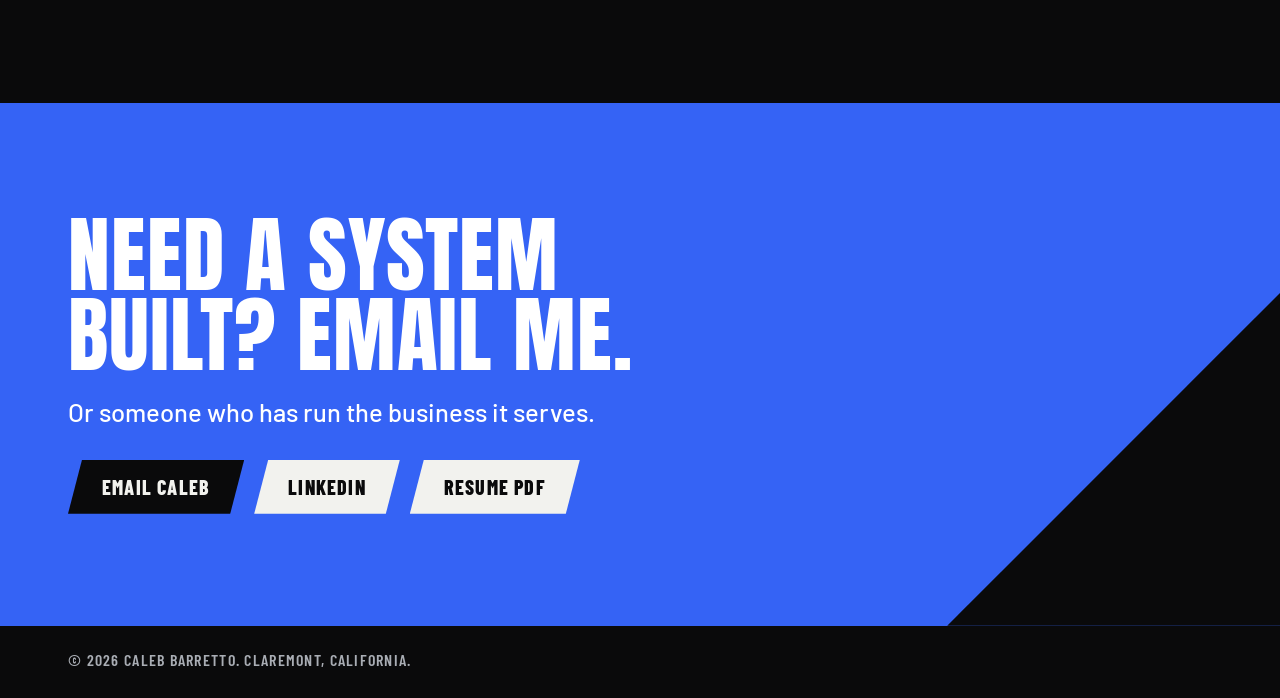
==== commit f9b201d8: "manychat flow" ====
--- a/index.html
+++ b/index.html
@@ -47,6 +47,7 @@
   </header>
 
   <section class="top">
+    <p class="seeking"><span>Open to roles in</span>CRM, lifecycle and event marketing</p>
     <h1>I ran a gym on Guam for twelve years. <span class="r">Now I build the systems that keep one running.</span></h1>
     <div class="top-grid">
       <div>
@@ -120,5 +121,43 @@
 
 <footer><div class="wrap">© 2026 Caleb Barretto. Claremont, California.</div></footer>
 
+<script>
+(function(){
+  "use strict";
+  if(!("IntersectionObserver" in window)||!window.requestAnimationFrame){return;}
+  if(window.matchMedia&&window.matchMedia("(prefers-reduced-motion: reduce)").matches){return;}
+  var items=[].slice.call(document.querySelectorAll(".score b"));
+  if(!items.length){return;}
+  function fmt(n,comma){var s=String(Math.round(n));return comma?s.replace(/\B(?=(\d{3})+(?!\d))/g,","):s;}
+  items.forEach(function(b){
+    var final=b.textContent,parts=[],re=/\d[\d,]*/g,m,last=0;
+    while((m=re.exec(final))){parts.push({pre:final.slice(last,m.index),n:parseFloat(m[0].replace(/,/g,"")),comma:m[0].indexOf(",")>-1});last=m.index+m[0].length;}
+    if(!parts.length){return;}
+    var tail=final.slice(last);
+    var h=b.getBoundingClientRect().height;
+    var live=document.createElement("span");live.setAttribute("aria-hidden","true");
+    var sr=document.createElement("span");sr.className="sr";sr.textContent=final;
+    function draw(t){var s="";parts.forEach(function(p){s+=p.pre+fmt(p.n*t,p.comma);});live.textContent=s+tail;}
+    b.textContent="";b.appendChild(sr);b.appendChild(live);
+    b.style.minHeight=h+"px";
+    draw(0);
+    var io=new IntersectionObserver(function(es){
+      es.forEach(function(e){
+        if(!e.isIntersecting){return;}
+        io.disconnect();
+        var t0=null,dur=1200;
+        function step(ts){
+          if(t0===null){t0=ts;}
+          var k=Math.min((ts-t0)/dur,1),eased=1-Math.pow(1-k,3);
+          draw(eased);
+          if(k<1){requestAnimationFrame(step);}else{live.textContent=final;}
+        }
+        requestAnimationFrame(step);
+      });
+    },{threshold:0.5});
+    io.observe(b);
+  });
+})();
+</script>
 </body>
 </html>
--- a/styles.css
+++ b/styles.css
@@ -440,3 +440,78 @@
 .wip{display:inline-block;font-family:var(--cond);font-weight:800;font-size:14px;letter-spacing:.08em;text-transform:uppercase;line-height:1;background:var(--spark);color:var(--black);padding:6px 14px 6px 10px;margin-left:6px;vertical-align:middle;clip-path:polygon(0 0,100% 0,calc(100% - 7px) 100%,0 100%);}
 .tools.coach{grid-template-columns:1fr;gap:26px;}
 .tools.coach .btn{margin-top:16px;font-size:18px;padding:14px 28px;}
+
+.score-note{margin:28px 0 0;max-width:46em;font-size:17px;line-height:1.5;color:#3A3A3A;}
+
+.snap{margin:16px 0 0;max-width:520px;}
+.snap img{display:block;width:100%;height:auto;border:1px solid rgba(242,242,238,.18);border-top:3px solid var(--spark);}
+.snap figcaption{margin-top:8px;font-size:14px;line-height:1.4;color:#B8B8B2;}
+
+.wide-copy{grid-column:1/-1;max-width:46em;}
+.snap.wide{grid-column:1/-1;max-width:none;margin:0;}
+.snap.wide .scroll{display:block;overflow-x:auto;}
+.snap.wide img{border-top-color:var(--spark);}
+@media (max-width:700px){.snap.wide img{min-width:920px;}}
+.snap.wide,.wide-copy{min-width:0;}
+@media (max-width:700px){#season{grid-template-columns:minmax(0,1fr);}}
+
+.seeking{display:flex;align-items:center;flex-wrap:wrap;gap:6px 14px;margin:0 0 20px;font-family:var(--cond);font-weight:700;font-size:clamp(19px,2.1vw,24px);letter-spacing:.06em;text-transform:uppercase;line-height:1.1;color:var(--chalk);}
+.seeking span{display:inline-block;background:var(--spark);color:var(--black);font-weight:800;font-size:.78em;padding:7px 18px 7px 11px;clip-path:polygon(0 0,100% 0,calc(100% - 9px) 100%,0 100%);}
+
+/* DM tap-through */
+.try{grid-column:1/-1;margin-top:clamp(20px,4vw,44px);min-width:0;}
+.try-head{max-width:40em;}
+.try-head .tag{font-family:var(--cond);font-weight:800;font-size:19px;text-transform:uppercase;letter-spacing:.08em;color:var(--spark);margin:0 0 6px;}
+.try-head h3{font-family:var(--cond);font-weight:800;font-size:clamp(28px,3.4vw,40px);line-height:1.05;margin:0 0 8px;}
+.try-head p:last-child{margin:0 0 22px;color:#D9D9D4;font-size:18px;}
+.try-grid{display:grid;grid-template-columns:minmax(0,1.1fr) minmax(0,1fr);gap:clamp(18px,3vw,36px);align-items:start;}
+.phone{background:#101012;border:1px solid var(--line);border-top:3px solid var(--hot);display:flex;flex-direction:column;min-height:440px;}
+.phone-bar{display:flex;justify-content:space-between;align-items:center;padding:12px 16px;border-bottom:1px solid var(--line);font-family:var(--cond);font-weight:800;font-size:19px;letter-spacing:.05em;text-transform:uppercase;}
+.phone-bar span{font-size:13px;color:var(--grey);letter-spacing:.1em;}
+.thread{flex:1;overflow-y:auto;max-height:360px;padding:16px;display:flex;flex-direction:column;gap:10px;scroll-behavior:auto;}
+.bub{margin:0;max-width:82%;padding:10px 14px;font-size:16.5px;line-height:1.4;}
+.bub.bot{align-self:flex-start;background:#1C1D21;color:var(--chalk);clip-path:polygon(0 0,100% 0,100% calc(100% - 10px),calc(100% - 10px) 100%,0 100%);}
+.bub.me{align-self:flex-end;background:var(--hot);color:var(--on-hot);clip-path:polygon(10px 0,100% 0,100% 100%,0 100%,0 10px);}
+.bub.typing{display:flex;gap:5px;padding:14px 16px;}
+.bub.typing i{width:7px;height:7px;border-radius:50%;background:var(--grey);animation:tp 1s infinite ease-in-out;}
+.bub.typing i:nth-child(2){animation-delay:.15s;}.bub.typing i:nth-child(3){animation-delay:.3s;}
+@keyframes tp{0%,80%,100%{opacity:.3;transform:translateY(0);}40%{opacity:1;transform:translateY(-3px);}}
+.replies{display:flex;flex-wrap:wrap;gap:8px;padding:12px 16px 16px;border-top:1px solid var(--line);min-height:68px;align-content:flex-start;}
+.replies button,.again{font-family:var(--cond);font-weight:800;font-size:17px;letter-spacing:.05em;text-transform:uppercase;line-height:1;padding:12px 18px 12px 14px;background:transparent;color:var(--chalk);border:2px solid var(--hot);cursor:pointer;clip-path:polygon(0 0,100% 0,calc(100% - 9px) 100%,0 100%);}
+.replies button:hover,.again:hover{background:var(--hot);color:var(--on-hot);}
+.behind{border-top:3px solid var(--spark);background:#101012;border-left:1px solid var(--line);border-right:1px solid var(--line);border-bottom:1px solid var(--line);padding:16px 18px 20px;min-height:200px;}
+.behind h4{font-family:var(--cond);font-weight:800;font-size:19px;letter-spacing:.08em;text-transform:uppercase;color:var(--spark);margin:0 0 12px;}
+.behind ul{list-style:none;margin:0 0 14px;padding:0;display:grid;gap:8px;}
+.behind li{font-size:16.5px;line-height:1.35;padding-left:22px;position:relative;color:#E4E4DF;}
+.behind li::before{content:"";position:absolute;left:0;top:.45em;width:10px;height:10px;background:var(--hot);clip-path:polygon(0 0,100% 0,60% 100%,0 100%);}
+.behind li:last-child{color:var(--chalk);}
+.try-cap{margin:12px 0 0;font-size:14px;color:#B8B8B2;}
+@media (max-width:760px){.try-grid{grid-template-columns:minmax(0,1fr);}.thread{max-height:320px;}.bub{max-width:90%;}}
+@media (prefers-reduced-motion:reduce){.bub.typing i{animation:none;opacity:.7;}}
+
+/* home: one-time load reveal and count-up (motion only when the visitor allows it) */
+.hero-portrait{--fo:16px;}
+@media (max-width:980px){.hero-portrait{--fo:10px;}}
+@keyframes slidein{from{opacity:0;transform:translateX(-22px);}to{opacity:1;transform:none;}}
+@keyframes rise{from{opacity:.35;transform:translateY(26px);}to{opacity:1;transform:none;}}
+@keyframes cobalt{from{opacity:.2;}to{opacity:1;}}
+@keyframes frameout{from{transform:translate(0,0);}to{transform:translate(var(--fo),calc(var(--fo) * -1));}}
+@media (prefers-reduced-motion:no-preference){
+  .seeking{animation:slidein .55s cubic-bezier(.2,.7,.2,1) both;}
+  .top h1{animation:rise .75s cubic-bezier(.2,.7,.2,1) .1s both;}
+  .top h1 .r{animation:cobalt .7s ease .5s both;}
+  .hero-portrait::after{animation:frameout .8s cubic-bezier(.2,.7,.2,1) .4s both;}
+}
+.score b{font-variant-numeric:tabular-nums;}
+
+/* case study card on Systems */
+.case{grid-column:1/-1;display:grid;gap:6px;margin-top:clamp(20px,4vw,40px);padding:clamp(18px,3vw,30px) clamp(18px,3vw,34px);background:var(--coal);border:1px solid var(--line);border-left:8px solid var(--hot);text-decoration:none;color:inherit;min-width:0;}
+.case:hover{background:var(--iron);border-left-color:var(--spark);}
+.case-t{font-family:var(--cond);font-weight:800;font-size:19px;text-transform:uppercase;letter-spacing:.08em;color:var(--spark);}
+.case-h{font-family:var(--disp);font-size:clamp(28px,3.6vw,46px);line-height:1;text-transform:uppercase;text-wrap:balance;}
+.case-p{max-width:40em;color:#D9D9D4;font-size:18px;}
+.case-go{margin-top:6px;font-family:var(--cond);font-weight:800;font-size:19px;text-transform:uppercase;letter-spacing:.06em;color:var(--hot-text);}
+.case:hover .case-go{color:var(--chalk);}
+
+/* very narrow phones: let the header menu wrap instead of pushing the page sideways */
+@media (max-width:370px){.site nav{flex-wrap:wrap;gap:8px 16px;font-size:17px;}.site nav a.btn{padding:10px 20px;font-size:17px;}}
